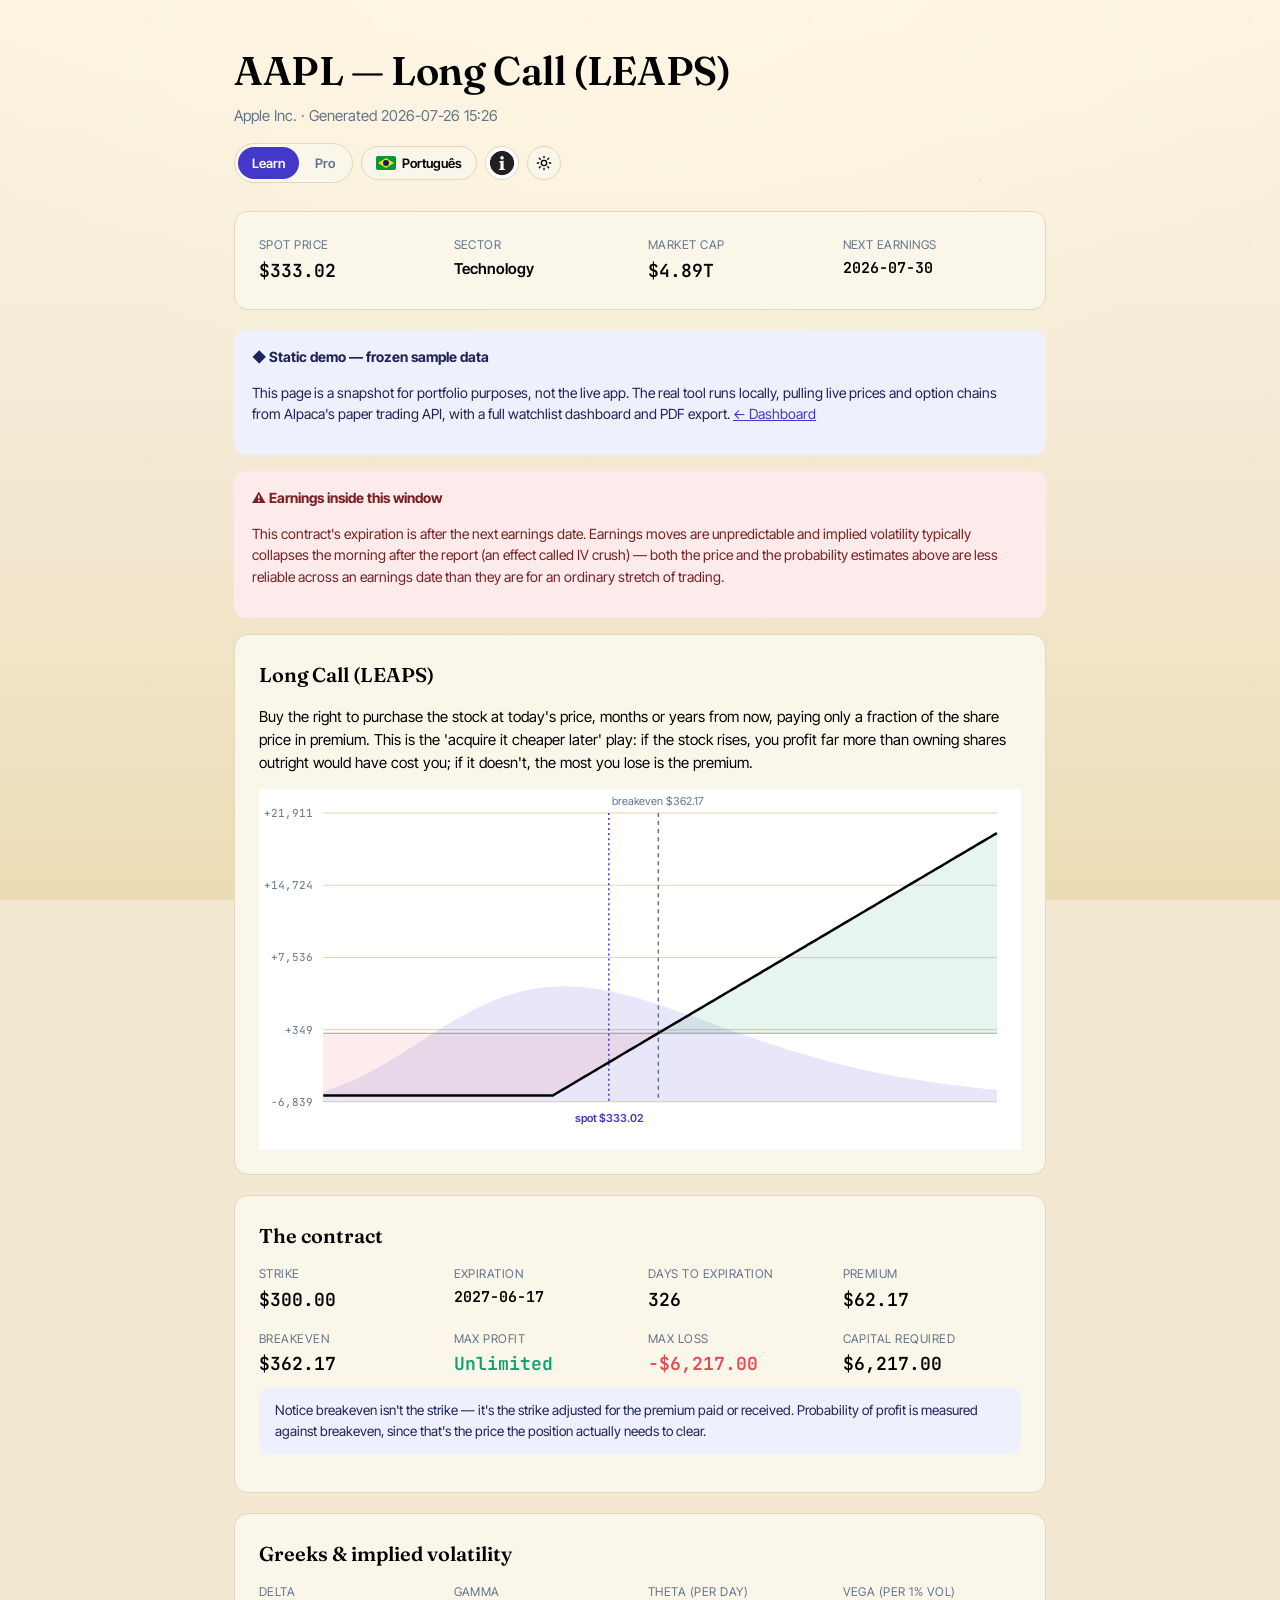
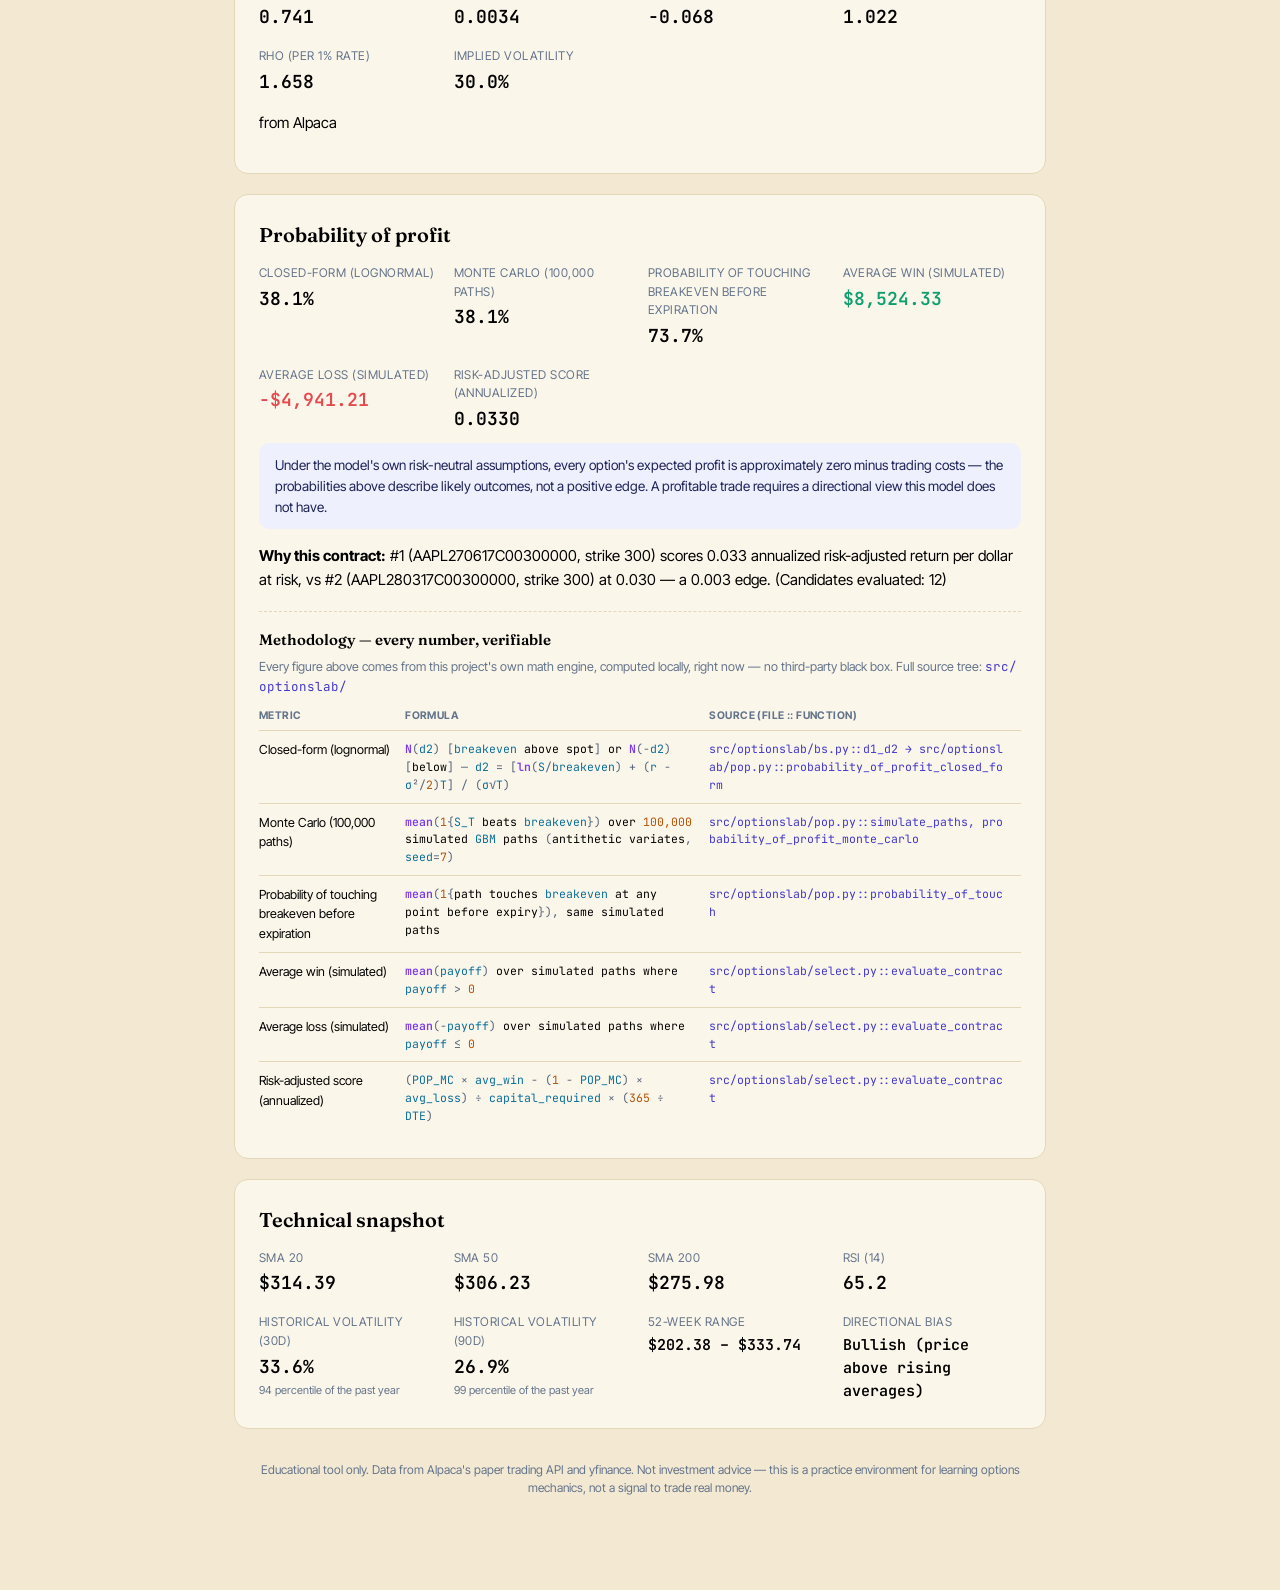
==== docs/report-aapl-en-learn.html @ 0aa87fce "Merge issue-5-formula-highlight" ====
<!doctype html>
<html lang="en">
<head>
<meta charset="utf-8">
<meta name="viewport" content="width=device-width, initial-scale=1">
<title>Options Analysis — AAPL</title>
<script>
(function () {
  var t = localStorage.getItem("optionslab-theme");
  if (!t) { t = window.matchMedia("(prefers-color-scheme: dark)").matches ? "dark" : "light"; }
  document.documentElement.setAttribute("data-theme", t);
})();
</script>
<link rel="stylesheet" href="./css/report.css">
<script src="./js/theme.js"></script>
</head>
<body>
<div class="page">

  <header class="report-header">
    <div class="titles">
      <h1>AAPL — Long Call (LEAPS)</h1>
      <p class="subtitle">Apple Inc. · Generated 2026-07-26 15:26</p>
    </div>
    <div class="header-controls">
      <nav class="pill-toggle" aria-label="Report depth">
        <a href="report-aapl-en-learn.html" class="active">Learn</a>
        <a href="report-aapl-en-pro.html" class="">Pro</a>
      </nav>
      <a class="flag-toggle" href="report-aapl-pt-learn.html"><svg class="flag-icon" width="20" height="14" viewBox="0 0 20 14" aria-hidden="true">
  <rect width="20" height="14" rx="2" fill="#009739"></rect>
  <polygon points="10,2 18,7 10,12 2,7" fill="#FEDD00"></polygon>
  <circle cx="10" cy="7" r="3" fill="#012169"></circle>
</svg> Português</a>
      <button type="button" class="help-toggle" onclick="document.getElementById('help-modal').showModal()" aria-label="Help">
  <img src="./img/about.jpg" alt="">
</button>
      <button type="button" class="theme-toggle" onclick="toggleTheme()" aria-label="Toggle dark mode">
  <svg class="icon-sun" width="16" height="16" viewBox="0 0 24 24" fill="none" stroke="currentColor" stroke-width="2" stroke-linecap="round" stroke-linejoin="round" aria-hidden="true">
    <circle cx="12" cy="12" r="4"></circle>
    <path d="M12 2v2M12 20v2M4.93 4.93l1.41 1.41M17.66 17.66l1.41 1.41M2 12h2M20 12h2M4.93 19.07l1.41-1.41M17.66 6.34l1.41-1.41"></path>
  </svg>
  <svg class="icon-moon" width="16" height="16" viewBox="0 0 24 24" fill="currentColor" aria-hidden="true">
    <path d="M21 12.79A9 9 0 1111.21 3 7 7 0 0021 12.79z"></path>
  </svg>
</button>
    </div>
  </header>

  <dialog id="help-modal" class="help-modal">
  <div class="help-modal-inner">
    <button type="button" class="help-modal-close" onclick="document.getElementById('help-modal').close()" aria-label="Close">×</button>
    
      <h2>How to read this app</h2>
<p class="help-lede">A short, foundational reference for every number this tool shows you.
Read it once, then use it as a glossary whenever a term doesn't ring a bell.</p>

<h3>What an option actually is</h3>
<p>A <strong>call</strong> is the right (not the obligation) to <em>buy</em> 100 shares at a fixed
price (the <strong>strike</strong>) any time before an <strong>expiration</strong> date. A
<strong>put</strong> is the right to <em>sell</em> at that fixed price. You pay a <strong>premium</strong>
today for that right — the option's price, quoted per share but always representing a 100-share
contract, so a $2.00 premium costs $200 out of pocket.</p>

<h3>The four strategies this tool builds</h3>
<ul class="help-list">
  <li><strong>Long Call (LEAPS)</strong> — buy a call far out (6–24 months) to lock in today's
  price on a stock you want to own more of later, paying a fraction of the share price instead of
  the full amount. Max loss is the premium; upside is unlimited.</li>
  <li><strong>Cash-Secured Put</strong> — sell a put, setting aside the full strike × 100 in cash.
  You collect the premium now. Worst case, you're forced to buy the stock at the strike — a stock
  you already wanted, at a discount.</li>
  <li><strong>Covered Call</strong> — sell a call against 100 shares you already own. You collect
  premium; in exchange, you cap your upside above the strike. Turns idle shares into income.</li>
  <li><strong>Protective Put</strong> — buy a put against shares you already own, as insurance. It
  floors your downside for the cost of the premium, while your upside stays fully open.</li>
</ul>

<h3>Fundamentals panel</h3>
<p><strong>Spot price</strong> is the stock's most recent close — the number every other
calculation in this report is built from. <strong>Sector</strong> and <strong>market cap</strong>
give quick context on the kind of company and its size. <strong>Next earnings</strong> matters more
than it looks: a surprise earnings move can swing the stock far more than a normal trading day.</p>

<h3>Warnings</h3>
<p>This tool never hides a bad contract — it flags it and lets you see why. An
<strong>earnings warning</strong> means the contract expires after the next earnings date, so both
the price and the probability estimates below are less reliable across that date (implied
volatility usually collapses the morning after — an effect called <em>IV crush</em>). A
<strong>liquidity warning</strong> means the bid-ask spread or quoted size is thin, so you'd likely
give up more to the spread than a more liquid strike would cost. An <strong>affordability
warning</strong> means the trade needs more capital than your paper account's current buying
power.</p>

<h3>The contract</h3>
<ul class="help-list">
  <li><strong>Strike</strong> — the fixed price written into the contract.</li>
  <li><strong>Breakeven</strong> — the strike adjusted for the premium paid or received. This, not
  the strike, is the price the position actually needs to clear to turn a profit.</li>
  <li><strong>Premium</strong> — what the option costs (or pays you) today, per contract
  (×100 shares).</li>
  <li><strong>Max profit / max loss</strong> — the best and worst dollar outcomes at expiration.</li>
  <li><strong>Capital required</strong> — cash or margin the position ties up (full strike × 100 for
  a cash-secured put; the premium for a long call or protective put).</li>
</ul>

<h3>Greeks & implied volatility</h3>
<p>The Greeks describe how the option's price reacts to changes in the world — each one isolates
one variable.</p>
<ul class="help-list">
  <li><strong>Delta</strong> — how much the option's price moves per $1 move in the stock.
  Roughly doubles as "probability this option finishes in-the-money." A 0.30 delta call behaves
  like owning 30 shares.</li>
  <li><strong>Gamma</strong> — how fast delta itself changes as the stock moves. High gamma means
  the position's directional exposure can shift quickly.</li>
  <li><strong>Theta</strong> — how much value the option loses per calendar day, all else equal.
  This is the "time decay" every options trader has to respect — it works against option buyers
  and for option sellers.</li>
  <li><strong>Vega</strong> — how much the option's price moves per 1 percentage point change in
  implied volatility. Long options gain value when volatility rises; short options lose value.</li>
  <li><strong>Rho</strong> — sensitivity to interest rates. Usually the smallest effect of the five,
  more relevant for long-dated LEAPS than short-dated trades.</li>
  <li><strong>Implied volatility (IV)</strong> — the market's forecast of how much the stock will
  swing, backed out of the option's price. Higher IV means richer premiums and wider expected
  moves.</li>
</ul>
<p>Whenever Alpaca doesn't quote Greeks for a contract (common on illiquid or same-day
expirations), this tool computes them locally with its own Black-Scholes engine and labels them
"calculated locally" — so you always know whether a number came from the market or from a model.</p>

<h3>Probability of profit</h3>
<p>This is the section with the highest bar for rigor in the whole report — see the
<strong>Methodology</strong> block beneath it on every report for the exact formula and source file
behind each figure below. In plain language:</p>
<ul class="help-list">
  <li><strong>Closed-form (lognormal)</strong> — a textbook formula (Black-Scholes' own
  probability term) assuming the stock's future price follows a lognormal distribution. Fast,
  exact given that assumption, and the industry-standard first answer.</li>
  <li><strong>Monte Carlo</strong> — instead of trusting the formula, this tool actually simulates
  100,000 possible future price paths for the stock and counts how often the position ends
  profitable. It's the same assumption as the closed-form (geometric Brownian motion), verified by
  brute force rather than algebra — if the two disagree by more than a hair, the report says so.</li>
  <li><strong>Probability of touch</strong> — closed-form and Monte Carlo both answer "where does
  the price end up at expiration?" This one asks a different, often more practical question:
  "does the price touch breakeven at any point before expiration?" It's usually higher than the
  terminal probability, since a price can touch a level and come back.</li>
  <li><strong>Average win / average loss</strong> — from the same 100,000 simulated paths, the
  average dollar outcome across the paths that ended profitable, and across the ones that didn't.</li>
  <li><strong>Risk-adjusted score</strong> — combines probability, average win, average loss, and
  capital at risk into one annualized number, used to rank candidate contracts against each other.
  It answers "which contract offers the best return per dollar risked per year," not "which
  contract will win."</li>
</ul>
<p>One honest caveat that applies to all of the above: under the model's own risk-neutral
assumptions, every option's <em>expected</em> profit is approximately zero minus trading costs.
These probabilities describe likely outcomes under the market's current pricing — they are not a
positive edge. A profitable trade ultimately requires a directional view this model does not
have.</p>

<h3>Technical snapshot</h3>
<ul class="help-list">
  <li><strong>SMA 20 / 50 / 200</strong> — simple moving averages over the last 20, 50, and 200
  trading days. Price stacked above rising averages is the classic textbook definition of an
  uptrend.</li>
  <li><strong>RSI (14)</strong> — Relative Strength Index, a 0–100 momentum gauge. Traditionally,
  above 70 is considered "overbought" and below 30 "oversold," though strong trends can stay
  extreme for a long time.</li>
  <li><strong>Historical volatility (30d / 90d)</strong> — how much the stock has actually moved,
  annualized, over the trailing 30 and 90 days — the realized counterpart to implied volatility.
  The percentile shown ranks the current reading against the past year, so you can tell if today's
  volatility is unusually calm or unusually wild for this particular stock.</li>
  <li><strong>52-week range</strong> — the lowest and highest close in the past year.</li>
  <li><strong>Directional bias</strong> — a simple read from how the moving averages are stacked:
  bullish, bearish, mixed, or not enough history yet.</li>
</ul>

<h3>Using this tool responsibly</h3>
<p>Every trade in this app runs against Alpaca's <strong>paper trading</strong> account — real
market data, zero real money. That's deliberate: the fastest way to build real intuition for
options is to watch many contracts play out without the cost of being wrong. Nothing here is
investment advice, and no order is ever placed automatically — this is a learning environment for
understanding the mechanics before you ever risk a dollar.</p>
    
  </div>
</dialog>

  <section class="panel">
    <div class="stat-row">
      <div class="stat">
        <span class="label">Spot price</span>
        <span class="value">$333.02</span>
      </div>
      <div class="stat">
        <span class="label">Sector</span>
        <span class="value" style="font-family: var(--font-body); font-size: 15px;">Technology</span>
      </div>
      <div class="stat">
        <span class="label">Market cap</span>
        <span class="value">$4.89T</span>
      </div>
      <div class="stat">
        <span class="label">Next earnings</span>
        <span class="value" style="font-size: 15px;">2026-07-30</span>
      </div>
    </div>
  </section>

  
  <div class="warning static-demo">
    <h3>◆ Static demo — frozen sample data</h3>
    <p>This page is a snapshot for portfolio purposes, not the live app. The real tool runs locally, pulling live prices and option chains from Alpaca&#39;s paper trading API, with a full watchlist dashboard and PDF export. <a href="index.html">← Dashboard</a></p>
  </div>
  

  
  <div class="warning earnings">
    <h3>⚠ Earnings inside this window</h3>
    <p>This contract&#39;s expiration is after the next earnings date. Earnings moves are unpredictable and implied volatility typically collapses the morning after the report (an effect called IV crush) — both the price and the probability estimates above are less reliable across an earnings date than they are for an ordinary stretch of trading.</p>
  </div>
  

  

  

  <section class="panel">
    <h2>Long Call (LEAPS)</h2>
    <p class="blurb">Buy the right to purchase the stock at today&#39;s price, months or years from now, paying only a fraction of the share price in premium. This is the &#39;acquire it cheaper later&#39; play: if the stock rises, you profit far more than owning shares outright would have cost you; if it doesn&#39;t, the most you lose is the premium.</p>
    <svg viewBox="0 0 760 360" xmlns="http://www.w3.org/2000/svg" class="payoff-svg" role="img"
     aria-label="Payoff diagram with probability ribbon">
  <rect x="0" y="0" width="760" height="360" fill="white" />
  <line x1="64" y1="312.0" x2="736" y2="312.0" stroke="#E4D6B8" stroke-width="1" /><text x="54" y="316.0" text-anchor="end" font-family="JetBrains Mono, monospace" font-size="11" fill="#64748B">-6,839</text><line x1="64" y1="240.0" x2="736" y2="240.0" stroke="#E4D6B8" stroke-width="1" /><text x="54" y="244.0" text-anchor="end" font-family="JetBrains Mono, monospace" font-size="11" fill="#64748B">+349</text><line x1="64" y1="168.0" x2="736" y2="168.0" stroke="#E4D6B8" stroke-width="1" /><text x="54" y="172.0" text-anchor="end" font-family="JetBrains Mono, monospace" font-size="11" fill="#64748B">+7,536</text><line x1="64" y1="96.0" x2="736" y2="96.0" stroke="#E4D6B8" stroke-width="1" /><text x="54" y="100.0" text-anchor="end" font-family="JetBrains Mono, monospace" font-size="11" fill="#64748B">+14,724</text><line x1="64" y1="24.0" x2="736" y2="24.0" stroke="#E4D6B8" stroke-width="1" /><text x="54" y="28.0" text-anchor="end" font-family="JetBrains Mono, monospace" font-size="11" fill="#64748B">+21,911</text>

  <path d="M 64.0,312.0 L 64.0,301.5 67.1,300.6 70.1,299.6 73.2,298.6 76.3,297.5 79.3,296.4 82.4,295.3 85.5,294.0 88.5,292.8 91.6,291.5 94.7,290.1 97.8,288.7 100.8,287.2 103.9,285.7 107.0,284.1 110.0,282.5 113.1,280.9 116.2,279.2 119.2,277.5 122.3,275.8 125.4,274.0 128.4,272.2 131.5,270.3 134.6,268.5 137.6,266.6 140.7,264.7 143.8,262.7 146.8,260.8 149.9,258.8 153.0,256.9 156.1,254.9 159.1,252.9 162.2,251.0 165.3,249.0 168.3,247.0 171.4,245.1 174.5,243.1 177.5,241.2 180.6,239.3 183.7,237.4 186.7,235.5 189.8,233.7 192.9,231.8 195.9,230.1 199.0,228.3 202.1,226.6 205.2,224.9 208.2,223.2 211.3,221.6 214.4,220.0 217.4,218.5 220.5,217.0 223.6,215.6 226.6,214.2 229.7,212.8 232.8,211.5 235.8,210.3 238.9,209.1 242.0,208.0 245.0,206.9 248.1,205.8 251.2,204.9 254.2,203.9 257.3,203.1 260.4,202.3 263.5,201.5 266.5,200.8 269.6,200.2 272.7,199.6 275.7,199.1 278.8,198.6 281.9,198.2 284.9,197.8 288.0,197.5 291.1,197.3 292.9,197.2 294.1,197.1 297.2,196.9 300.3,196.8 303.3,196.8 306.4,196.8 309.5,196.9 312.5,197.0 315.6,197.1 318.7,197.3 321.8,197.6 324.8,197.9 327.9,198.2 331.0,198.6 334.0,199.0 337.1,199.4 340.2,199.9 343.2,200.5 346.3,201.0 348.9,201.5 349.4,201.6 352.4,202.3 355.5,202.9 358.6,203.6 361.6,204.4 364.7,205.1 367.8,205.9 370.8,206.7 373.9,207.5 377.0,208.4 380.1,209.3 383.1,210.2 386.2,211.1 389.3,212.1 392.3,213.0 395.4,214.0 398.3,214.9 398.5,215.0 401.5,216.0 404.6,217.0 407.7,218.1 410.7,219.1 413.8,220.2 416.9,221.3 419.9,222.3 423.0,223.4 426.1,224.5 429.2,225.6 432.2,226.7 435.3,227.8 438.4,228.9 441.4,230.0 444.5,231.2 447.6,232.3 450.6,233.4 453.7,234.5 456.8,235.6 459.8,236.7 462.9,237.9 466.0,239.0 469.0,240.1 472.1,241.2 475.2,242.3 478.2,243.4 481.3,244.4 484.4,245.5 487.5,246.6 490.5,247.7 493.6,248.7 496.7,249.8 499.7,250.8 502.8,251.9 505.9,252.9 508.9,253.9 512.0,254.9 515.1,255.9 518.1,256.9 521.2,257.9 524.3,258.9 527.3,259.8 530.4,260.8 533.5,261.7 536.5,262.7 539.6,263.6 542.7,264.5 545.8,265.4 548.8,266.3 551.9,267.2 555.0,268.0 558.0,268.9 561.1,269.7 564.2,270.5 567.2,271.4 570.3,272.2 573.4,273.0 576.4,273.7 579.5,274.5 582.6,275.3 585.6,276.0 588.7,276.8 591.8,277.5 594.8,278.2 597.9,278.9 601.0,279.6 604.1,280.3 607.1,280.9 610.2,281.6 613.3,282.2 616.3,282.9 619.4,283.5 622.5,284.1 625.5,284.7 628.6,285.3 631.7,285.9 634.7,286.4 637.8,287.0 640.9,287.6 643.9,288.1 647.0,288.6 650.1,289.1 653.2,289.6 656.2,290.1 659.3,290.6 662.4,291.1 665.4,291.6 668.5,292.1 671.6,292.5 674.6,292.9 677.7,293.4 680.8,293.8 683.8,294.2 686.9,294.6 690.0,295.0 693.0,295.4 696.1,295.8 699.2,296.2 702.2,296.6 705.3,296.9 708.4,297.3 711.5,297.6 714.5,298.0 717.6,298.3 720.7,298.6 723.7,298.9 726.8,299.2 729.9,299.6 732.9,299.8 736.0,300.1 L 736.0,312.0 Z" fill="#4338CA" fill-opacity="0.12" stroke="none" />

  <path d="M 64.0,243.5 L 64.0,305.8 67.1,305.8 70.1,305.8 73.2,305.8 76.3,305.8 79.3,305.8 82.4,305.8 85.5,305.8 88.5,305.8 91.6,305.8 94.7,305.8 97.8,305.8 100.8,305.8 103.9,305.8 107.0,305.8 110.0,305.8 113.1,305.8 116.2,305.8 119.2,305.8 122.3,305.8 125.4,305.8 128.4,305.8 131.5,305.8 134.6,305.8 137.6,305.8 140.7,305.8 143.8,305.8 146.8,305.8 149.9,305.8 153.0,305.8 156.1,305.8 159.1,305.8 162.2,305.8 165.3,305.8 168.3,305.8 171.4,305.8 174.5,305.8 177.5,305.8 180.6,305.8 183.7,305.8 186.7,305.8 189.8,305.8 192.9,305.8 195.9,305.8 199.0,305.8 202.1,305.8 205.2,305.8 208.2,305.8 211.3,305.8 214.4,305.8 217.4,305.8 220.5,305.8 223.6,305.8 226.6,305.8 229.7,305.8 232.8,305.8 235.8,305.8 238.9,305.8 242.0,305.8 245.0,305.8 248.1,305.8 251.2,305.8 254.2,305.8 257.3,305.8 260.4,305.8 263.5,305.8 266.5,305.8 269.6,305.8 272.7,305.8 275.7,305.8 278.8,305.8 281.9,305.8 284.9,305.8 288.0,305.8 291.1,305.8 292.9,305.8 294.1,305.0 297.2,303.2 300.3,301.4 303.3,299.6 306.4,297.8 309.5,296.0 312.5,294.2 315.6,292.3 318.7,290.5 321.8,288.7 324.8,286.9 327.9,285.1 331.0,283.3 334.0,281.5 337.1,279.6 340.2,277.8 343.2,276.0 346.3,274.2 348.9,272.7 349.4,272.4 352.4,270.6 355.5,268.8 358.6,267.0 361.6,265.1 364.7,263.3 367.8,261.5 370.8,259.7 373.9,257.9 377.0,256.1 380.1,254.3 383.1,252.5 386.2,250.6 389.3,248.8 392.3,247.0 395.4,245.2 398.3,243.5 L 398.3,243.5 Z" fill="#E5484D" fill-opacity="0.10" stroke="none" />
  <path d="M 398.3,243.5 L 398.3,243.5 398.5,243.4 401.5,241.6 404.6,239.8 407.7,237.9 410.7,236.1 413.8,234.3 416.9,232.5 419.9,230.7 423.0,228.9 426.1,227.1 429.2,225.3 432.2,223.4 435.3,221.6 438.4,219.8 441.4,218.0 444.5,216.2 447.6,214.4 450.6,212.6 453.7,210.8 456.8,208.9 459.8,207.1 462.9,205.3 466.0,203.5 469.0,201.7 472.1,199.9 475.2,198.1 478.2,196.2 481.3,194.4 484.4,192.6 487.5,190.8 490.5,189.0 493.6,187.2 496.7,185.4 499.7,183.6 502.8,181.7 505.9,179.9 508.9,178.1 512.0,176.3 515.1,174.5 518.1,172.7 521.2,170.9 524.3,169.1 527.3,167.2 530.4,165.4 533.5,163.6 536.5,161.8 539.6,160.0 542.7,158.2 545.8,156.4 548.8,154.5 551.9,152.7 555.0,150.9 558.0,149.1 561.1,147.3 564.2,145.5 567.2,143.7 570.3,141.9 573.4,140.0 576.4,138.2 579.5,136.4 582.6,134.6 585.6,132.8 588.7,131.0 591.8,129.2 594.8,127.4 597.9,125.5 601.0,123.7 604.1,121.9 607.1,120.1 610.2,118.3 613.3,116.5 616.3,114.7 619.4,112.8 622.5,111.0 625.5,109.2 628.6,107.4 631.7,105.6 634.7,103.8 637.8,102.0 640.9,100.2 643.9,98.3 647.0,96.5 650.1,94.7 653.2,92.9 656.2,91.1 659.3,89.3 662.4,87.5 665.4,85.7 668.5,83.8 671.6,82.0 674.6,80.2 677.7,78.4 680.8,76.6 683.8,74.8 686.9,73.0 690.0,71.1 693.0,69.3 696.1,67.5 699.2,65.7 702.2,63.9 705.3,62.1 708.4,60.3 711.5,58.5 714.5,56.6 717.6,54.8 720.7,53.0 723.7,51.2 726.8,49.4 729.9,47.6 732.9,45.8 736.0,44.0 L 736.0,243.5 Z" fill="#0E9F6E" fill-opacity="0.10" stroke="none" />

  <line x1="64" y1="243.5" x2="736" y2="243.5"
        stroke="#000000" stroke-width="1" stroke-opacity="0.35" />

  <line x1="398.3" y1="24" x2="398.3" y2="312.0"
        stroke="#64748B" stroke-width="1.5" stroke-dasharray="4 4" />
  <text x="398.3" y="16" text-anchor="middle"
        font-family="Inter Tight, sans-serif" font-size="11" fill="#64748B">
    breakeven $362.17</text>

  <line x1="348.9" y1="24" x2="348.9" y2="312.0"
        stroke="#4338CA" stroke-width="1.5" stroke-dasharray="2 3" />
  <text x="348.9" y="332" text-anchor="middle"
        font-family="Inter Tight, sans-serif" font-size="11" font-weight="600" fill="#4338CA">
    spot $333.02</text>

  <path d="M 64.0,305.8 67.1,305.8 70.1,305.8 73.2,305.8 76.3,305.8 79.3,305.8 82.4,305.8 85.5,305.8 88.5,305.8 91.6,305.8 94.7,305.8 97.8,305.8 100.8,305.8 103.9,305.8 107.0,305.8 110.0,305.8 113.1,305.8 116.2,305.8 119.2,305.8 122.3,305.8 125.4,305.8 128.4,305.8 131.5,305.8 134.6,305.8 137.6,305.8 140.7,305.8 143.8,305.8 146.8,305.8 149.9,305.8 153.0,305.8 156.1,305.8 159.1,305.8 162.2,305.8 165.3,305.8 168.3,305.8 171.4,305.8 174.5,305.8 177.5,305.8 180.6,305.8 183.7,305.8 186.7,305.8 189.8,305.8 192.9,305.8 195.9,305.8 199.0,305.8 202.1,305.8 205.2,305.8 208.2,305.8 211.3,305.8 214.4,305.8 217.4,305.8 220.5,305.8 223.6,305.8 226.6,305.8 229.7,305.8 232.8,305.8 235.8,305.8 238.9,305.8 242.0,305.8 245.0,305.8 248.1,305.8 251.2,305.8 254.2,305.8 257.3,305.8 260.4,305.8 263.5,305.8 266.5,305.8 269.6,305.8 272.7,305.8 275.7,305.8 278.8,305.8 281.9,305.8 284.9,305.8 288.0,305.8 291.1,305.8 292.9,305.8 294.1,305.0 297.2,303.2 300.3,301.4 303.3,299.6 306.4,297.8 309.5,296.0 312.5,294.2 315.6,292.3 318.7,290.5 321.8,288.7 324.8,286.9 327.9,285.1 331.0,283.3 334.0,281.5 337.1,279.6 340.2,277.8 343.2,276.0 346.3,274.2 348.9,272.7 349.4,272.4 352.4,270.6 355.5,268.8 358.6,267.0 361.6,265.1 364.7,263.3 367.8,261.5 370.8,259.7 373.9,257.9 377.0,256.1 380.1,254.3 383.1,252.5 386.2,250.6 389.3,248.8 392.3,247.0 395.4,245.2 398.3,243.5 398.5,243.4 401.5,241.6 404.6,239.8 407.7,237.9 410.7,236.1 413.8,234.3 416.9,232.5 419.9,230.7 423.0,228.9 426.1,227.1 429.2,225.3 432.2,223.4 435.3,221.6 438.4,219.8 441.4,218.0 444.5,216.2 447.6,214.4 450.6,212.6 453.7,210.8 456.8,208.9 459.8,207.1 462.9,205.3 466.0,203.5 469.0,201.7 472.1,199.9 475.2,198.1 478.2,196.2 481.3,194.4 484.4,192.6 487.5,190.8 490.5,189.0 493.6,187.2 496.7,185.4 499.7,183.6 502.8,181.7 505.9,179.9 508.9,178.1 512.0,176.3 515.1,174.5 518.1,172.7 521.2,170.9 524.3,169.1 527.3,167.2 530.4,165.4 533.5,163.6 536.5,161.8 539.6,160.0 542.7,158.2 545.8,156.4 548.8,154.5 551.9,152.7 555.0,150.9 558.0,149.1 561.1,147.3 564.2,145.5 567.2,143.7 570.3,141.9 573.4,140.0 576.4,138.2 579.5,136.4 582.6,134.6 585.6,132.8 588.7,131.0 591.8,129.2 594.8,127.4 597.9,125.5 601.0,123.7 604.1,121.9 607.1,120.1 610.2,118.3 613.3,116.5 616.3,114.7 619.4,112.8 622.5,111.0 625.5,109.2 628.6,107.4 631.7,105.6 634.7,103.8 637.8,102.0 640.9,100.2 643.9,98.3 647.0,96.5 650.1,94.7 653.2,92.9 656.2,91.1 659.3,89.3 662.4,87.5 665.4,85.7 668.5,83.8 671.6,82.0 674.6,80.2 677.7,78.4 680.8,76.6 683.8,74.8 686.9,73.0 690.0,71.1 693.0,69.3 696.1,67.5 699.2,65.7 702.2,63.9 705.3,62.1 708.4,60.3 711.5,58.5 714.5,56.6 717.6,54.8 720.7,53.0 723.7,51.2 726.8,49.4 729.9,47.6 732.9,45.8 736.0,44.0" fill="none" stroke="#000000" stroke-width="2.5" stroke-linejoin="round" />
</svg>
  </section>

  <section class="panel">
    <h2>The contract</h2>
    <div class="stat-row">
      <div class="stat">
        <span class="label">Strike</span>
        <span class="value">$300.00</span>
      </div>
      <div class="stat">
        <span class="label">Expiration</span>
        <span class="value" style="font-size: 15px;">2027-06-17</span>
      </div>
      <div class="stat">
        <span class="label">Days to expiration</span>
        <span class="value">326</span>
      </div>
      <div class="stat">
        <span class="label">Premium</span>
        <span class="value">$62.17</span>
      </div>
      <div class="stat">
        <span class="label">Breakeven</span>
        <span class="value">$362.17</span>
      </div>
      <div class="stat">
        <span class="label">Max profit</span>
        <span class="value pl-positive">
          Unlimited
        </span>
      </div>
      <div class="stat">
        <span class="label">Max loss</span>
        <span class="value pl-negative">-$6,217.00</span>
      </div>
      <div class="stat">
        <span class="label">Capital required</span>
        <span class="value">$6,217.00</span>
      </div>
    </div>
    
    <p class="teach">Notice breakeven isn&#39;t the strike — it&#39;s the strike adjusted for the premium paid or received. Probability of profit is measured against breakeven, since that&#39;s the price the position actually needs to clear.</p>
    
  </section>

  <section class="panel">
    <h2>Greeks &amp; implied volatility</h2>
    <div class="stat-row">
      <div class="stat">
        <span class="label">Delta</span>
        <span class="value ">0.741</span>
      </div>
      <div class="stat">
        <span class="label">Gamma</span>
        <span class="value ">0.0034</span>
      </div>
      <div class="stat">
        <span class="label">Theta (per day)</span>
        <span class="value ">-0.068</span>
      </div>
      <div class="stat">
        <span class="label">Vega (per 1% vol)</span>
        <span class="value ">1.022</span>
      </div>
      <div class="stat">
        <span class="label">Rho (per 1% rate)</span>
        <span class="value ">1.658</span>
      </div>
      <div class="stat">
        <span class="label">Implied volatility</span>
        <span class="value ">30.0%</span>
      </div>
    </div>
    <p class="caption">
      
        from Alpaca
      
    </p>
  </section>

  <section class="panel">
    <h2>Probability of profit</h2>
    <div class="stat-row">
      <div class="stat">
        <span class="label">Closed-form (lognormal)</span>
        <span class="value">38.1%</span>
      </div>
      <div class="stat">
        <span class="label">Monte Carlo (100,000 paths)</span>
        <span class="value">38.1%</span>
      </div>
      <div class="stat">
        <span class="label">Probability of touching breakeven before expiration</span>
        <span class="value">73.7%</span>
      </div>
      <div class="stat">
        <span class="label">Average win (simulated)</span>
        <span class="value pl-positive">$8,524.33</span>
      </div>
      <div class="stat">
        <span class="label">Average loss (simulated)</span>
        <span class="value pl-negative">-$4,941.21</span>
      </div>
      <div class="stat">
        <span class="label">Risk-adjusted score (annualized)</span>
        <span class="value">0.0330</span>
      </div>
    </div>
    
    
    <p class="teach">Under the model&#39;s own risk-neutral assumptions, every option&#39;s expected profit is approximately zero minus trading costs — the probabilities above describe likely outcomes, not a positive edge. A profitable trade requires a directional view this model does not have.</p>
    
    
    <p class="caption"><strong>Why this contract:</strong> #1 (AAPL270617C00300000, strike 300) scores 0.033 annualized risk-adjusted return per dollar at risk, vs #2 (AAPL280317C00300000, strike 300) at 0.030 — a 0.003 edge. (Candidates evaluated: 12)</p>
    

    <div class="methodology">
      <h3>Methodology — every number, verifiable</h3>
      <p class="methodology-intro">Every figure above comes from this project&#39;s own math engine, computed locally, right now — no third-party black box. Full source tree: <span class="path">src/optionslab/</span></p>
      <div class="methodology-table-wrap">
        <table class="methodology-table">
          <thead>
            <tr>
              <th>Metric</th>
              <th>Formula</th>
              <th>Source (file :: function)</th>
            </tr>
          </thead>
          <tbody>
            
            <tr>
              <td>Closed-form (lognormal)</td>
              <td class="formula"><span class="tok-func">N</span><span class="tok-op">(</span><span class="tok-ident">d2</span><span class="tok-op">)</span> <span class="tok-op">[</span><span class="tok-ident">breakeven</span> above spot<span class="tok-op">]</span> or <span class="tok-func">N</span><span class="tok-op">(</span><span class="tok-op">−</span><span class="tok-ident">d2</span><span class="tok-op">)</span> <span class="tok-op">[</span>below<span class="tok-op">]</span> <span class="tok-op">—</span> <span class="tok-ident">d2</span> <span class="tok-op">=</span> <span class="tok-op">[</span><span class="tok-func">ln</span><span class="tok-op">(</span><span class="tok-ident">S</span><span class="tok-op">/</span><span class="tok-ident">breakeven</span><span class="tok-op">)</span> <span class="tok-op">+</span> <span class="tok-op">(</span><span class="tok-ident">r</span> <span class="tok-op">−</span> <span class="tok-ident">σ</span><span class="tok-op">²</span><span class="tok-op">/</span><span class="tok-num">2</span><span class="tok-op">)</span><span class="tok-ident">T</span><span class="tok-op">]</span> <span class="tok-op">/</span> <span class="tok-op">(</span><span class="tok-ident">σ</span><span class="tok-op">√</span><span class="tok-ident">T</span><span class="tok-op">)</span></td>
              <td class="source">src/optionslab/bs.py::d1_d2 → src/optionslab/pop.py::probability_of_profit_closed_form</td>
            </tr>
            
            <tr>
              <td>Monte Carlo (100,000 paths)</td>
              <td class="formula"><span class="tok-func">mean</span><span class="tok-op">(</span><span class="tok-num">1</span><span class="tok-op">{</span><span class="tok-ident">S_T</span> beats <span class="tok-ident">breakeven</span><span class="tok-op">}</span><span class="tok-op">)</span> over <span class="tok-num">100,000</span> simulated <span class="tok-ident">GBM</span> paths <span class="tok-op">(</span>antithetic variates<span class="tok-op">,</span> <span class="tok-ident">seed</span><span class="tok-op">=</span><span class="tok-num">7</span><span class="tok-op">)</span></td>
              <td class="source">src/optionslab/pop.py::simulate_paths, probability_of_profit_monte_carlo</td>
            </tr>
            
            <tr>
              <td>Probability of touching breakeven before expiration</td>
              <td class="formula"><span class="tok-func">mean</span><span class="tok-op">(</span><span class="tok-num">1</span><span class="tok-op">{</span>path touches <span class="tok-ident">breakeven</span> at any point before expiry<span class="tok-op">}</span><span class="tok-op">)</span><span class="tok-op">,</span> same simulated paths</td>
              <td class="source">src/optionslab/pop.py::probability_of_touch</td>
            </tr>
            
            <tr>
              <td>Average win (simulated)</td>
              <td class="formula"><span class="tok-func">mean</span><span class="tok-op">(</span><span class="tok-ident">payoff</span><span class="tok-op">)</span> over simulated paths where <span class="tok-ident">payoff</span> <span class="tok-op">&gt;</span> <span class="tok-num">0</span></td>
              <td class="source">src/optionslab/select.py::evaluate_contract</td>
            </tr>
            
            <tr>
              <td>Average loss (simulated)</td>
              <td class="formula"><span class="tok-func">mean</span><span class="tok-op">(</span><span class="tok-op">−</span><span class="tok-ident">payoff</span><span class="tok-op">)</span> over simulated paths where <span class="tok-ident">payoff</span> <span class="tok-op">≤</span> <span class="tok-num">0</span></td>
              <td class="source">src/optionslab/select.py::evaluate_contract</td>
            </tr>
            
            <tr>
              <td>Risk-adjusted score (annualized)</td>
              <td class="formula"><span class="tok-op">(</span><span class="tok-ident">POP_MC</span> <span class="tok-op">×</span> <span class="tok-ident">avg_win</span> <span class="tok-op">−</span> <span class="tok-op">(</span><span class="tok-num">1</span> <span class="tok-op">−</span> <span class="tok-ident">POP_MC</span><span class="tok-op">)</span> <span class="tok-op">×</span> <span class="tok-ident">avg_loss</span><span class="tok-op">)</span> <span class="tok-op">÷</span> <span class="tok-ident">capital_required</span> <span class="tok-op">×</span> <span class="tok-op">(</span><span class="tok-num">365</span> <span class="tok-op">÷</span> <span class="tok-ident">DTE</span><span class="tok-op">)</span></td>
              <td class="source">src/optionslab/select.py::evaluate_contract</td>
            </tr>
            
          </tbody>
        </table>
      </div>
    </div>
  </section>

  <section class="panel">
    <h2>Technical snapshot</h2>
    <div class="stat-row">
      <div class="stat">
        <span class="label">SMA 20</span>
        <span class="value">$314.39</span>
      </div>
      <div class="stat">
        <span class="label">SMA 50</span>
        <span class="value">$306.23</span>
      </div>
      <div class="stat">
        <span class="label">SMA 200</span>
        <span class="value">$275.98</span>
      </div>
      <div class="stat">
        <span class="label">RSI (14)</span>
        <span class="value">65.2</span>
      </div>
      <div class="stat">
        <span class="label">Historical volatility (30d)</span>
        <span class="value">33.6%</span>
        <span class="caption">94 percentile of the past year</span>
      </div>
      <div class="stat">
        <span class="label">Historical volatility (90d)</span>
        <span class="value">26.9%</span>
        <span class="caption">99 percentile of the past year</span>
      </div>
      <div class="stat">
        <span class="label">52-week range</span>
        <span class="value" style="font-size: 15px;">$202.38 – $333.74</span>
      </div>
      <div class="stat">
        <span class="label">Directional bias</span>
        <span class="value" style="font-size: 15px;">Bullish (price above rising averages)</span>
      </div>
    </div>
  </section>

  <p class="footer-note">Educational tool only. Data from Alpaca&#39;s paper trading API and yfinance. Not investment advice — this is a practice environment for learning options mechanics, not a signal to trade real money.</p>

</div>
</body>
</html>
---- docs/css/report.css ----
@import url('https://fonts.googleapis.com/css2?family=Fraunces:opsz,wght@9..144,400;9..144,500;9..144,600;9..144,700&family=Inter+Tight:wght@400;500;600;700&family=JetBrains+Mono:wght@400;500;600&display=swap');

:root {
  --paper: #F3E9D3;
  --panel: #FBF6EA;
  --hairline: #E4D6B8;
  --ink: #000000;
  --indigo: #4338CA;
  --indigo-soft: #EEF0FD;
  --mint: #0E9F6E;
  --mint-soft: #E6F7F1;
  --coral: #E5484D;
  --coral-soft: #FDEBEC;
  --muted: #64748B;
  --syntax-fn: #7C3AED;
  --syntax-ident: #0B6E99;
  --syntax-num: #B45309;
  --syntax-op: #55647C;

  --font-display: 'Fraunces', Georgia, 'Times New Roman', serif;
  --font-body: 'Inter Tight', -apple-system, BlinkMacSystemFont, 'Segoe UI', sans-serif;
  --font-mono: 'JetBrains Mono', 'Consolas', monospace;
}

/* ---------- Dark mode — VS Code Dark+ inspired panels over a mission-control
   starfield. Toggled via data-theme on <html> (see /static/js/theme.js);
   defaults to the OS preference on first visit. ---------- */

:root[data-theme="dark"] {
  --paper: #0D1117;
  --panel: #161B22;
  --hairline: #30363D;
  --ink: #E6EDF3;
  --indigo: #569CD6;
  --indigo-soft: #1C2333;
  --mint: #4EC9B0;
  --mint-soft: #113229;
  --coral: #F87171;
  --coral-soft: #3A1B22;
  --muted: #8B949E;
  --syntax-fn: #C792EA;
  --syntax-ident: #9CDCFE;
  --syntax-num: #D7BA7D;
  --syntax-op: #8B949E;
}

* { box-sizing: border-box; }

html, body {
  margin: 0;
  padding: 0;
  background: var(--paper);
  color: var(--ink);
  font-family: var(--font-body);
  font-size: 15px;
  line-height: 1.55;
  -webkit-print-color-adjust: exact;
  print-color-adjust: exact;
  transition: background 0.2s ease, color 0.2s ease;
}

/* ---------- Light mode — warm sepia parchment with a star-chart wash,
   built the same way as the dark starfield (pure CSS gradients, no image
   files) so it stays self-contained for PDF export and static export. ---------- */

:root[data-theme="light"] body {
  background-color: #F3E9D3;
  background-image:
    radial-gradient(1px 1px at 12px 18px, rgba(27,20,10,.28) 0, transparent 60%),
    radial-gradient(1px 1px at 92px 64px, rgba(27,20,10,.22) 0, transparent 60%),
    radial-gradient(1.5px 1.5px at 150px 22px, rgba(27,20,10,.26) 0, transparent 60%),
    radial-gradient(1px 1px at 45px 120px, rgba(27,20,10,.18) 0, transparent 60%),
    radial-gradient(1px 1px at 175px 150px, rgba(27,20,10,.24) 0, transparent 60%),
    radial-gradient(1px 1px at 210px 90px, rgba(27,20,10,.16) 0, transparent 60%),
    radial-gradient(2px 2px at 300px 250px, rgba(27,20,10,.28) 0, transparent 60%),
    radial-gradient(1px 1px at 380px 60px, rgba(27,20,10,.18) 0, transparent 60%),
    radial-gradient(1px 1px at 420px 300px, rgba(27,20,10,.2) 0, transparent 60%),
    radial-gradient(1.5px 1.5px at 480px 180px, rgba(27,20,10,.24) 0, transparent 60%),
    radial-gradient(ellipse 1200px 800px at 50% -10%, #FFF7E4 0%, transparent 65%),
    linear-gradient(180deg, #FBF3E0 0%, #F3E9D3 55%, #ECDCB5 100%);
  background-repeat: repeat, repeat, repeat, repeat, repeat, repeat, repeat, repeat, repeat, repeat, no-repeat, no-repeat;
  background-size: 220px 220px, 220px 220px, 220px 220px, 220px 220px, 220px 220px,
    220px 220px, 500px 500px, 500px 500px, 500px 500px, 500px 500px, 100% 100%, 100% 100%;
  background-attachment: fixed;
}

:root[data-theme="dark"] body {
  background-color: #05070C;
  background-image:
    radial-gradient(1px 1px at 12px 18px, rgba(255,255,255,.9) 0, transparent 60%),
    radial-gradient(1px 1px at 92px 64px, rgba(255,255,255,.7) 0, transparent 60%),
    radial-gradient(1.5px 1.5px at 150px 22px, rgba(255,255,255,.85) 0, transparent 60%),
    radial-gradient(1px 1px at 45px 120px, rgba(255,255,255,.6) 0, transparent 60%),
    radial-gradient(1px 1px at 175px 150px, rgba(255,255,255,.8) 0, transparent 60%),
    radial-gradient(1px 1px at 210px 90px, rgba(255,255,255,.5) 0, transparent 60%),
    radial-gradient(2px 2px at 300px 250px, rgba(255,255,255,.9) 0, transparent 60%),
    radial-gradient(1px 1px at 380px 60px, rgba(255,255,255,.6) 0, transparent 60%),
    radial-gradient(1px 1px at 420px 300px, rgba(255,255,255,.7) 0, transparent 60%),
    radial-gradient(1.5px 1.5px at 480px 180px, rgba(255,255,255,.8) 0, transparent 60%),
    radial-gradient(ellipse 1200px 800px at 50% -10%, #13233F 0%, transparent 65%),
    linear-gradient(180deg, #0A0F1A 0%, #05070C 55%, #000000 100%);
  background-repeat: repeat, repeat, repeat, repeat, repeat, repeat, repeat, repeat, repeat, repeat, no-repeat, no-repeat;
  background-size: 220px 220px, 220px 220px, 220px 220px, 220px 220px, 220px 220px,
    220px 220px, 500px 500px, 500px 500px, 500px 500px, 500px 500px, 100% 100%, 100% 100%;
  background-attachment: fixed;
}

.page {
  max-width: 860px;
  margin: 0 auto;
  padding: 40px 24px 80px;
}

@media (max-width: 640px) {
  .page { padding: 20px 16px 60px; }
}

/* ---------- Header ---------- */

.report-header {
  display: flex;
  justify-content: space-between;
  align-items: flex-start;
  gap: 16px;
  margin-bottom: 28px;
  flex-wrap: wrap;
}

.report-header .titles h1 {
  font-family: var(--font-display);
  font-optical-sizing: auto;
  font-weight: 600;
  font-size: clamp(28px, 4vw, 40px);
  letter-spacing: -0.01em;
  margin: 0 0 2px;
}

.report-header .titles .subtitle {
  color: var(--muted);
  font-size: 15px;
  margin: 0;
}

.header-controls {
  display: flex;
  gap: 8px;
  align-items: center;
}

.pill-toggle {
  display: inline-flex;
  background: var(--panel);
  border: 1px solid var(--hairline);
  border-radius: 999px;
  padding: 3px;
  gap: 2px;
}

.pill-toggle a {
  padding: 6px 14px;
  border-radius: 999px;
  font-size: 13px;
  font-weight: 600;
  text-decoration: none;
  color: var(--muted);
}

.pill-toggle a.active {
  background: var(--indigo);
  color: white;
}

.flag-toggle {
  border: 1px solid var(--hairline);
  background: var(--panel);
  border-radius: 999px;
  padding: 6px 14px;
  font-size: 13px;
  font-weight: 600;
  color: var(--ink);
  text-decoration: none;
  display: inline-flex;
  align-items: center;
  gap: 6px;
}

.flag-toggle:focus-visible, .pill-toggle a:focus-visible {
  outline: 2px solid var(--indigo);
  outline-offset: 2px;
}

.theme-toggle {
  border: 1px solid var(--hairline);
  background: var(--panel);
  border-radius: 999px;
  width: 34px;
  height: 34px;
  display: inline-flex;
  align-items: center;
  justify-content: center;
  cursor: pointer;
  color: var(--ink);
  padding: 0;
}

.theme-toggle:hover, .theme-toggle:focus-visible {
  border-color: var(--indigo);
  outline: none;
}

.theme-toggle .icon-moon { display: none; }
:root[data-theme="dark"] .theme-toggle .icon-sun { display: none; }
:root[data-theme="dark"] .theme-toggle .icon-moon { display: inline-flex; }

/* ---------- Help / About ---------- */

.help-toggle {
  border: 1px solid var(--hairline);
  background: var(--panel);
  border-radius: 999px;
  width: 34px;
  height: 34px;
  padding: 0;
  overflow: hidden;
  cursor: pointer;
  line-height: 0;
}

.help-toggle:hover, .help-toggle:focus-visible {
  border-color: var(--indigo);
  outline: none;
}

.help-toggle img {
  width: 100%;
  height: 100%;
  object-fit: cover;
  display: block;
}

.help-modal {
  border: 1px solid var(--hairline);
  border-radius: 16px;
  padding: 0;
  max-width: 680px;
  width: min(92vw, 680px);
  max-height: 85vh;
  background: var(--panel);
  color: var(--ink);
}

.help-modal::backdrop {
  background: rgba(5, 7, 12, 0.6);
  backdrop-filter: blur(2px);
}

.help-modal-inner {
  padding: 32px 32px 28px;
  overflow-y: auto;
  max-height: 85vh;
  position: relative;
}

.help-modal-close {
  position: sticky;
  float: right;
  top: 0;
  border: 1px solid var(--hairline);
  background: var(--panel);
  color: var(--muted);
  border-radius: 999px;
  width: 32px;
  height: 32px;
  font-size: 18px;
  line-height: 1;
  cursor: pointer;
}

.help-modal-close:hover, .help-modal-close:focus-visible {
  color: var(--coral);
  border-color: var(--coral);
  outline: none;
}

.help-modal-inner h2 {
  font-family: var(--font-display);
  font-weight: 600;
  font-size: 26px;
  margin: 0 0 4px;
  clear: both;
}

.help-modal-inner h3 {
  font-family: var(--font-display);
  font-weight: 600;
  font-size: 17px;
  margin: 24px 0 8px;
}

.help-modal-inner p {
  font-size: 14px;
  line-height: 1.65;
  margin: 0 0 4px;
}

.help-modal-inner .help-lede {
  color: var(--muted);
  font-size: 14.5px;
  margin-bottom: 4px;
}

.help-list {
  margin: 0;
  padding-left: 20px;
  font-size: 14px;
  line-height: 1.6;
}

.help-list li { margin-bottom: 8px; }

/* ---------- Panels ---------- */

.panel {
  background: var(--panel);
  border: 1px solid var(--hairline);
  border-radius: 14px;
  padding: 24px;
  margin-bottom: 20px;
}

.panel h2 {
  font-family: var(--font-display);
  font-weight: 600;
  font-size: 20px;
  margin: 0 0 14px;
}

.stat-row {
  display: grid;
  grid-template-columns: repeat(auto-fit, minmax(140px, 1fr));
  gap: 16px;
}

.stat {
  display: flex;
  flex-direction: column;
  gap: 2px;
}

.stat .label {
  font-size: 12px;
  color: var(--muted);
  text-transform: uppercase;
  letter-spacing: 0.04em;
}

.stat .value {
  font-family: var(--font-mono);
  font-variant-numeric: tabular-nums;
  font-size: 18px;
  font-weight: 600;
}

.stat .value.source-local::after {
  content: " *";
  color: var(--indigo);
}

.stat .caption {
  font-size: 11px;
  color: var(--muted);
}

/* ---------- Payoff diagram ---------- */

.payoff-svg {
  width: 100%;
  height: auto;
  display: block;
}

/* ---------- Warnings ---------- */

.warning {
  border-radius: 12px;
  padding: 16px 18px;
  margin-bottom: 16px;
  font-size: 14px;
}

.warning h3 {
  margin: 0 0 4px;
  font-size: 14px;
  font-weight: 700;
}

.warning.earnings { background: var(--coral-soft); color: #7A1F22; }
.warning.liquidity { background: #FFF7E8; color: #7A5A0A; }
.warning.affordability { background: var(--coral-soft); color: #7A1F22; }
.warning.static-demo { background: var(--indigo-soft); color: #1E2358; }
:root[data-theme="dark"] .warning.static-demo { color: #C7D2FE; }

:root[data-theme="dark"] .warning.earnings,
:root[data-theme="dark"] .warning.affordability { color: #FCA5A5; }
:root[data-theme="dark"] .warning.liquidity { background: #3A2E0A; color: #FCD34D; }

/* ---------- Strategy blurb / teaching copy ---------- */

.blurb {
  font-size: 15px;
  color: var(--ink);
}

.teach {
  background: var(--indigo-soft);
  border-radius: 10px;
  padding: 12px 16px;
  font-size: 13.5px;
  color: #1E2358;
  margin-top: 10px;
}

:root[data-theme="dark"] .teach { color: #C7D2FE; }

.footer-note {
  font-size: 12px;
  color: var(--muted);
  margin-top: 32px;
  text-align: center;
}

/* ---------- Forms & buttons (dashboard + selection controls) ---------- */

.form-row {
  display: flex;
  gap: 10px;
  flex-wrap: wrap;
  align-items: flex-end;
}

.watchlist-add-form { margin-top: 16px; }

.field {
  display: flex;
  flex-direction: column;
  gap: 4px;
}

.field label {
  font-size: 12px;
  color: var(--muted);
  text-transform: uppercase;
  letter-spacing: 0.04em;
}

.field input, .field select {
  font-family: var(--font-body);
  font-size: 14px;
  padding: 9px 12px;
  border: 1px solid var(--hairline);
  border-radius: 8px;
  background: var(--panel);
  color: var(--ink);
}

.field input:focus-visible, .field select:focus-visible {
  outline: 2px solid var(--indigo);
  outline-offset: 1px;
}

.btn-primary {
  background: var(--indigo);
  color: white;
  border: none;
  border-radius: 8px;
  padding: 10px 20px;
  font-size: 14px;
  font-weight: 600;
  cursor: pointer;
  text-decoration: none;
  display: inline-flex;
  align-items: center;
}

.btn-primary:hover { opacity: 0.92; }
.btn-primary:focus-visible { outline: 2px solid var(--ink); outline-offset: 2px; }

.btn-secondary {
  background: var(--panel);
  color: var(--ink);
  border: 1px solid var(--hairline);
  border-radius: 8px;
  padding: 9px 16px;
  font-size: 13px;
  font-weight: 600;
  cursor: pointer;
  text-decoration: none;
  display: inline-flex;
  align-items: center;
}

.btn-secondary:hover, .btn-secondary:focus-visible { border-color: var(--indigo); outline: none; }

.control-bar {
  display: flex;
  justify-content: space-between;
  align-items: center;
  flex-wrap: wrap;
  gap: 14px;
  margin-bottom: 20px;
}

.control-actions {
  display: flex;
  gap: 8px;
  flex-wrap: wrap;
}

.control-bar form, .control-actions form { margin: 0; }

@media (max-width: 640px) {
  .control-bar { flex-direction: column; align-items: stretch; }
}

/* ---------- Dashboard watchlist ---------- */

.watchlist-grid {
  display: grid;
  grid-template-columns: repeat(auto-fill, minmax(180px, 1fr));
  gap: 14px;
}

.ticker-card {
  background: var(--panel);
  border: 1px solid var(--hairline);
  border-radius: 14px;
  padding: 16px;
  display: flex;
  flex-direction: column;
  gap: 6px;
}

.ticker-card form { margin: 0; }

.ticker-card .card-top {
  display: flex;
  justify-content: space-between;
  align-items: center;
}

.ticker-card .symbol {
  font-family: var(--font-display);
  font-weight: 600;
  font-size: 20px;
}

.ticker-card .company {
  font-size: 12px;
  color: var(--muted);
  min-height: 14px;
}

.ticker-card .price-row {
  display: flex;
  align-items: baseline;
  gap: 8px;
}

.ticker-card .price {
  font-family: var(--font-mono);
  font-variant-numeric: tabular-nums;
  font-size: 17px;
  font-weight: 600;
}

.ticker-card .change {
  font-family: var(--font-mono);
  font-size: 13px;
  font-weight: 600;
}

.ticker-card .btn-secondary {
  margin-top: 8px;
  justify-content: center;
}

.remove-btn {
  border: none;
  background: transparent;
  color: var(--muted);
  font-size: 18px;
  line-height: 1;
  cursor: pointer;
  padding: 2px 4px;
}

.remove-btn:hover, .remove-btn:focus-visible { color: var(--coral); outline: none; }

.empty-state {
  color: var(--muted);
  font-size: 14px;
}

/* ---------- Methodology (full transparency on every POP figure) ---------- */

.methodology {
  margin-top: 20px;
  padding-top: 16px;
  border-top: 1px dashed var(--hairline);
}

.methodology h3 {
  font-family: var(--font-display);
  font-weight: 600;
  font-size: 15px;
  margin: 0 0 6px;
}

.methodology-intro {
  font-size: 12.5px;
  color: var(--muted);
  margin: 0 0 12px;
}

.methodology-intro .path {
  font-family: var(--font-mono);
  color: var(--indigo);
  word-break: break-all;
}

.methodology-table-wrap {
  overflow-x: auto;
}

.methodology-table {
  width: 100%;
  border-collapse: collapse;
  font-size: 12.5px;
}

.methodology-table th {
  text-align: left;
  font-size: 10.5px;
  text-transform: uppercase;
  letter-spacing: 0.04em;
  color: var(--muted);
  padding: 0 12px 6px 0;
  border-bottom: 1px solid var(--hairline);
  white-space: nowrap;
}

.methodology-table td {
  padding: 9px 12px 9px 0;
  border-bottom: 1px solid var(--hairline);
  vertical-align: top;
}

.methodology-table tr:last-child td { border-bottom: none; }

.methodology-table td.formula,
.methodology-table td.source {
  font-family: var(--font-mono);
  font-size: 11.5px;
}

.methodology-table td.source {
  color: var(--indigo);
  word-break: break-all;
}

.tok-func { color: var(--syntax-fn); font-weight: 600; }
.tok-ident { color: var(--syntax-ident); }
.tok-num { color: var(--syntax-num); }
.tok-op { color: var(--syntax-op); }

/* ---------- P/L semantics — mint/coral used nowhere else ---------- */

.pl-positive { color: var(--mint); }
.pl-negative { color: var(--coral); }

a { color: var(--indigo); }

@media print {
  :root[data-theme="dark"] {
    --paper: #F2F4F7; --panel: #FFFFFF; --hairline: #E3E8EF; --ink: #0B1120;
    --indigo: #4338CA; --indigo-soft: #EEF0FD; --mint: #0E9F6E; --mint-soft: #E6F7F1;
    --coral: #E5484D; --coral-soft: #FDEBEC; --muted: #64748B;
    --syntax-fn: #7C3AED; --syntax-ident: #0B6E99; --syntax-num: #B45309; --syntax-op: #55647C;
  }
  :root[data-theme="dark"] body { background-image: none; }
  :root[data-theme="dark"] .warning.earnings,
  :root[data-theme="dark"] .warning.affordability { color: #7A1F22; }
  :root[data-theme="dark"] .warning.liquidity { background: #FFF7E8; color: #7A5A0A; }
  :root[data-theme="dark"] .teach { color: #1E2358; }
  body { background: white; }
  .page { max-width: none; padding: 0 24px; }
  .header-controls, .control-bar, .adjust-selection { display: none; }
}
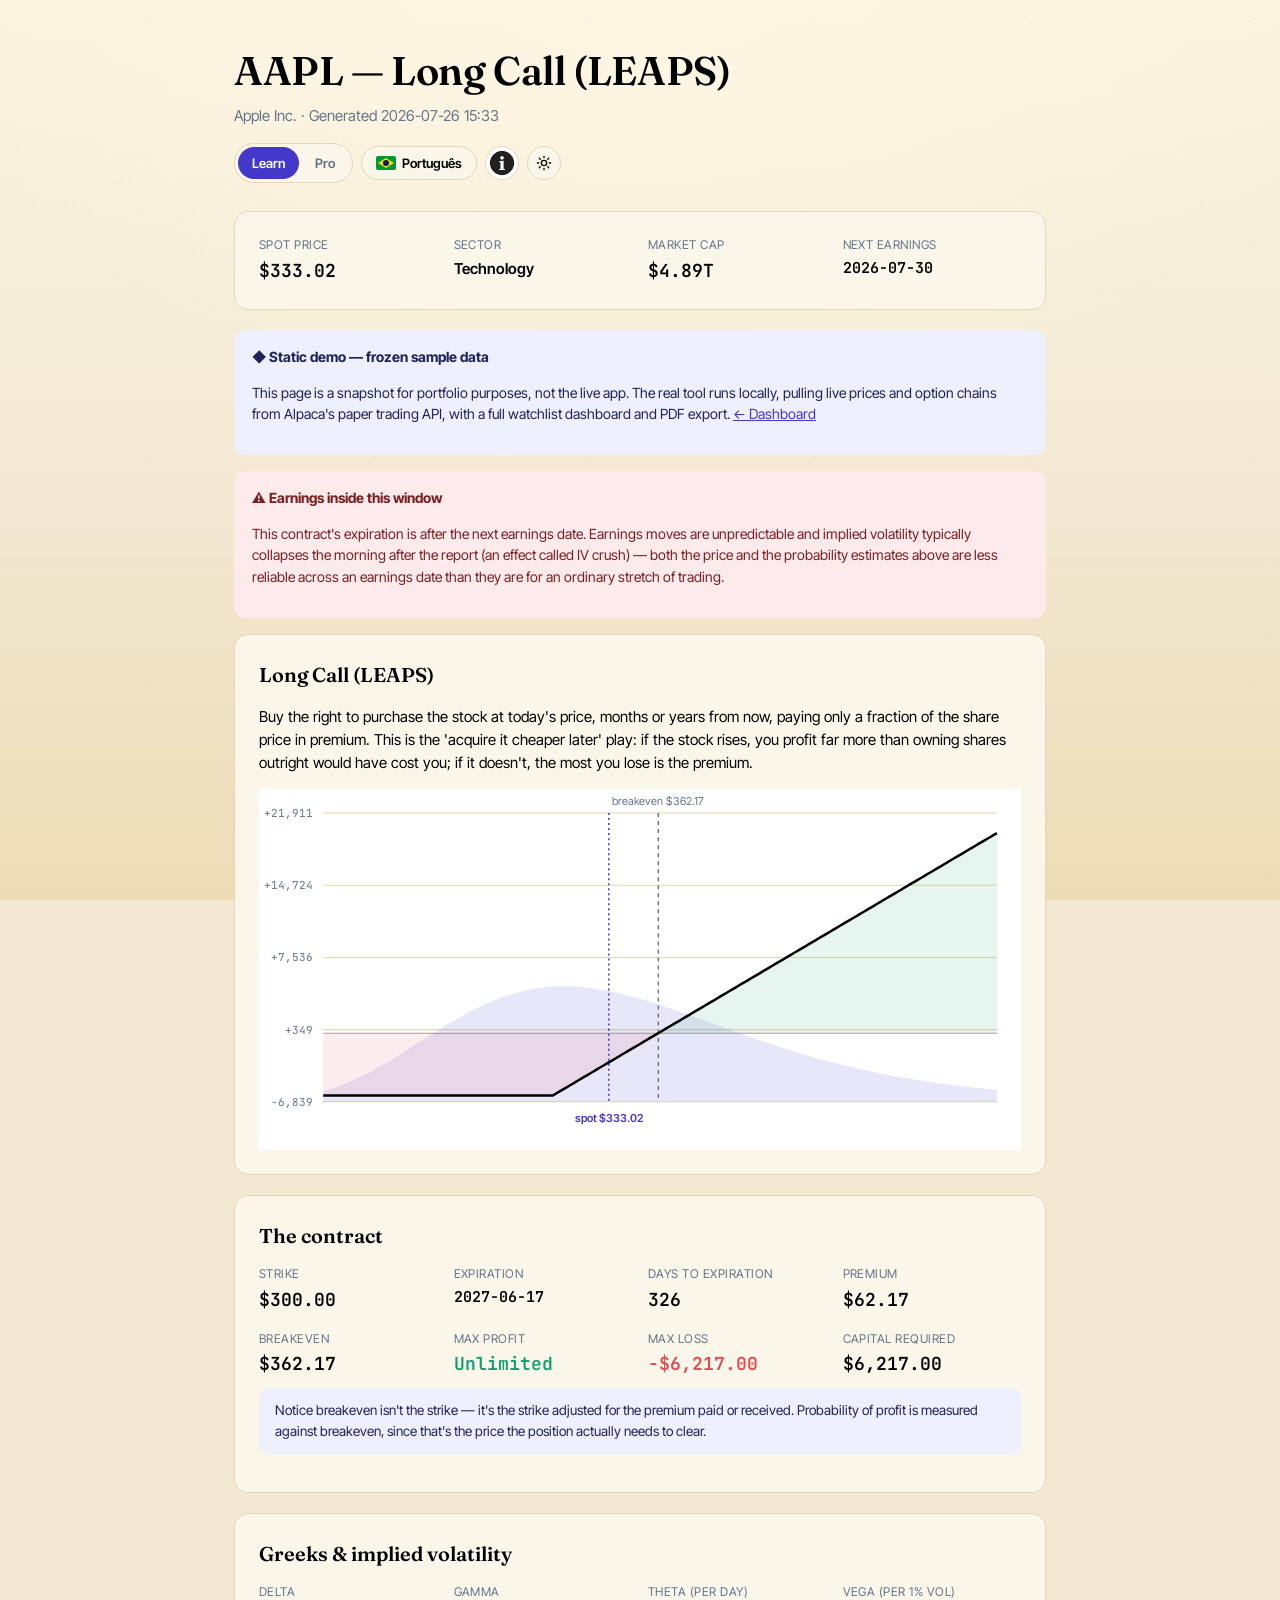
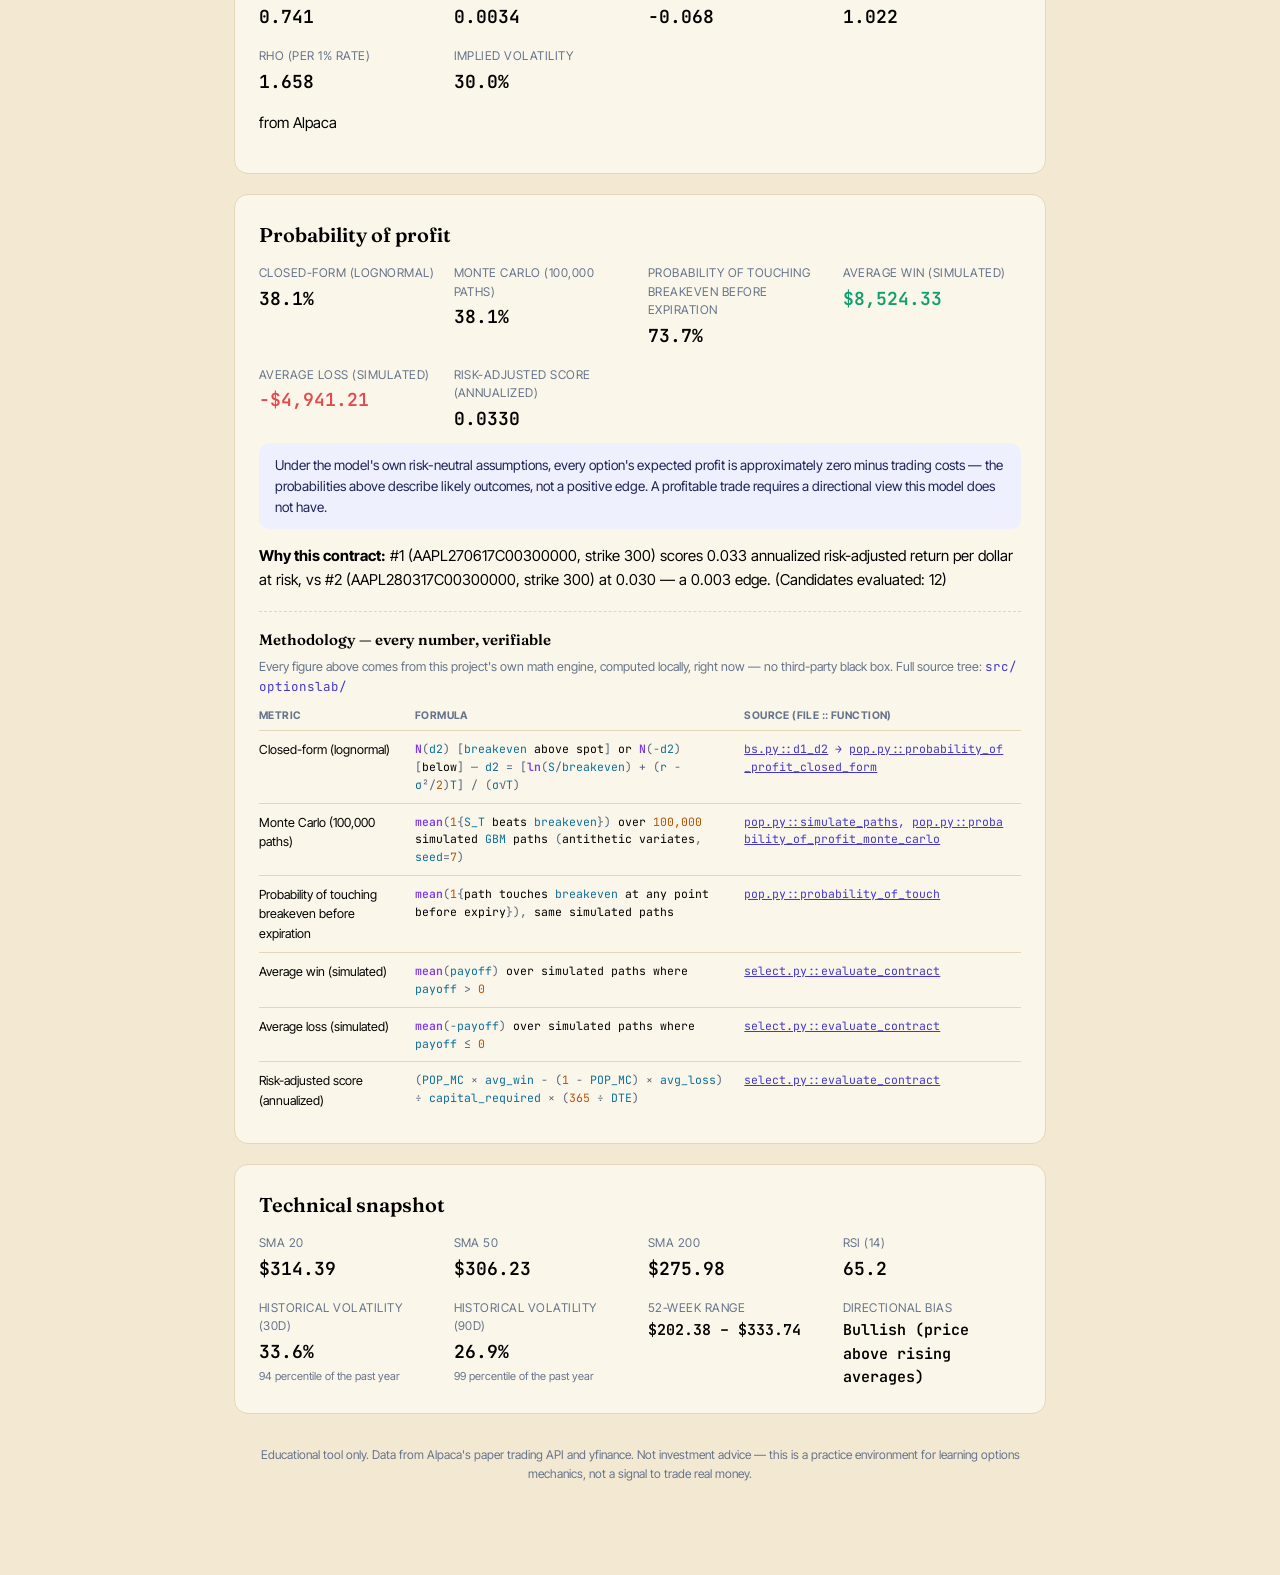
==== commit 44e16d79: "Merge issue-6-clickable-source" ====
--- a/docs/report-aapl-en-learn.html
+++ b/docs/report-aapl-en-learn.html
@@ -20,7 +20,7 @@
   <header class="report-header">
     <div class="titles">
       <h1>AAPL — Long Call (LEAPS)</h1>
-      <p class="subtitle">Apple Inc. · Generated 2026-07-26 15:26</p>
+      <p class="subtitle">Apple Inc. · Generated 2026-07-26 15:33</p>
     </div>
     <div class="header-controls">
       <nav class="pill-toggle" aria-label="Report depth">
@@ -386,37 +386,37 @@
             <tr>
               <td>Closed-form (lognormal)</td>
               <td class="formula"><span class="tok-func">N</span><span class="tok-op">(</span><span class="tok-ident">d2</span><span class="tok-op">)</span> <span class="tok-op">[</span><span class="tok-ident">breakeven</span> above spot<span class="tok-op">]</span> or <span class="tok-func">N</span><span class="tok-op">(</span><span class="tok-op">−</span><span class="tok-ident">d2</span><span class="tok-op">)</span> <span class="tok-op">[</span>below<span class="tok-op">]</span> <span class="tok-op">—</span> <span class="tok-ident">d2</span> <span class="tok-op">=</span> <span class="tok-op">[</span><span class="tok-func">ln</span><span class="tok-op">(</span><span class="tok-ident">S</span><span class="tok-op">/</span><span class="tok-ident">breakeven</span><span class="tok-op">)</span> <span class="tok-op">+</span> <span class="tok-op">(</span><span class="tok-ident">r</span> <span class="tok-op">−</span> <span class="tok-ident">σ</span><span class="tok-op">²</span><span class="tok-op">/</span><span class="tok-num">2</span><span class="tok-op">)</span><span class="tok-ident">T</span><span class="tok-op">]</span> <span class="tok-op">/</span> <span class="tok-op">(</span><span class="tok-ident">σ</span><span class="tok-op">√</span><span class="tok-ident">T</span><span class="tok-op">)</span></td>
-              <td class="source">src/optionslab/bs.py::d1_d2 → src/optionslab/pop.py::probability_of_profit_closed_form</td>
+              <td class="source"><a href="https://github.com/dennyscottjupiter-spec/options-learning/blob/main/src/optionslab/bs.py#L28">bs.py::d1_d2</a> → <a href="https://github.com/dennyscottjupiter-spec/options-learning/blob/main/src/optionslab/pop.py#L33">pop.py::probability_of_profit_closed_form</a></td>
             </tr>
             
             <tr>
               <td>Monte Carlo (100,000 paths)</td>
               <td class="formula"><span class="tok-func">mean</span><span class="tok-op">(</span><span class="tok-num">1</span><span class="tok-op">{</span><span class="tok-ident">S_T</span> beats <span class="tok-ident">breakeven</span><span class="tok-op">}</span><span class="tok-op">)</span> over <span class="tok-num">100,000</span> simulated <span class="tok-ident">GBM</span> paths <span class="tok-op">(</span>antithetic variates<span class="tok-op">,</span> <span class="tok-ident">seed</span><span class="tok-op">=</span><span class="tok-num">7</span><span class="tok-op">)</span></td>
-              <td class="source">src/optionslab/pop.py::simulate_paths, probability_of_profit_monte_carlo</td>
+              <td class="source"><a href="https://github.com/dennyscottjupiter-spec/options-learning/blob/main/src/optionslab/pop.py#L43">pop.py::simulate_paths</a>, <a href="https://github.com/dennyscottjupiter-spec/options-learning/blob/main/src/optionslab/pop.py#L74">pop.py::probability_of_profit_monte_carlo</a></td>
             </tr>
             
             <tr>
               <td>Probability of touching breakeven before expiration</td>
               <td class="formula"><span class="tok-func">mean</span><span class="tok-op">(</span><span class="tok-num">1</span><span class="tok-op">{</span>path touches <span class="tok-ident">breakeven</span> at any point before expiry<span class="tok-op">}</span><span class="tok-op">)</span><span class="tok-op">,</span> same simulated paths</td>
-              <td class="source">src/optionslab/pop.py::probability_of_touch</td>
+              <td class="source"><a href="https://github.com/dennyscottjupiter-spec/options-learning/blob/main/src/optionslab/pop.py#L82">pop.py::probability_of_touch</a></td>
             </tr>
             
             <tr>
               <td>Average win (simulated)</td>
               <td class="formula"><span class="tok-func">mean</span><span class="tok-op">(</span><span class="tok-ident">payoff</span><span class="tok-op">)</span> over simulated paths where <span class="tok-ident">payoff</span> <span class="tok-op">&gt;</span> <span class="tok-num">0</span></td>
-              <td class="source">src/optionslab/select.py::evaluate_contract</td>
+              <td class="source"><a href="https://github.com/dennyscottjupiter-spec/options-learning/blob/main/src/optionslab/select.py#L129">select.py::evaluate_contract</a></td>
             </tr>
             
             <tr>
               <td>Average loss (simulated)</td>
               <td class="formula"><span class="tok-func">mean</span><span class="tok-op">(</span><span class="tok-op">−</span><span class="tok-ident">payoff</span><span class="tok-op">)</span> over simulated paths where <span class="tok-ident">payoff</span> <span class="tok-op">≤</span> <span class="tok-num">0</span></td>
-              <td class="source">src/optionslab/select.py::evaluate_contract</td>
+              <td class="source"><a href="https://github.com/dennyscottjupiter-spec/options-learning/blob/main/src/optionslab/select.py#L129">select.py::evaluate_contract</a></td>
             </tr>
             
             <tr>
               <td>Risk-adjusted score (annualized)</td>
               <td class="formula"><span class="tok-op">(</span><span class="tok-ident">POP_MC</span> <span class="tok-op">×</span> <span class="tok-ident">avg_win</span> <span class="tok-op">−</span> <span class="tok-op">(</span><span class="tok-num">1</span> <span class="tok-op">−</span> <span class="tok-ident">POP_MC</span><span class="tok-op">)</span> <span class="tok-op">×</span> <span class="tok-ident">avg_loss</span><span class="tok-op">)</span> <span class="tok-op">÷</span> <span class="tok-ident">capital_required</span> <span class="tok-op">×</span> <span class="tok-op">(</span><span class="tok-num">365</span> <span class="tok-op">÷</span> <span class="tok-ident">DTE</span><span class="tok-op">)</span></td>
-              <td class="source">src/optionslab/select.py::evaluate_contract</td>
+              <td class="source"><a href="https://github.com/dennyscottjupiter-spec/options-learning/blob/main/src/optionslab/select.py#L129">select.py::evaluate_contract</a></td>
             </tr>
             
           </tbody>
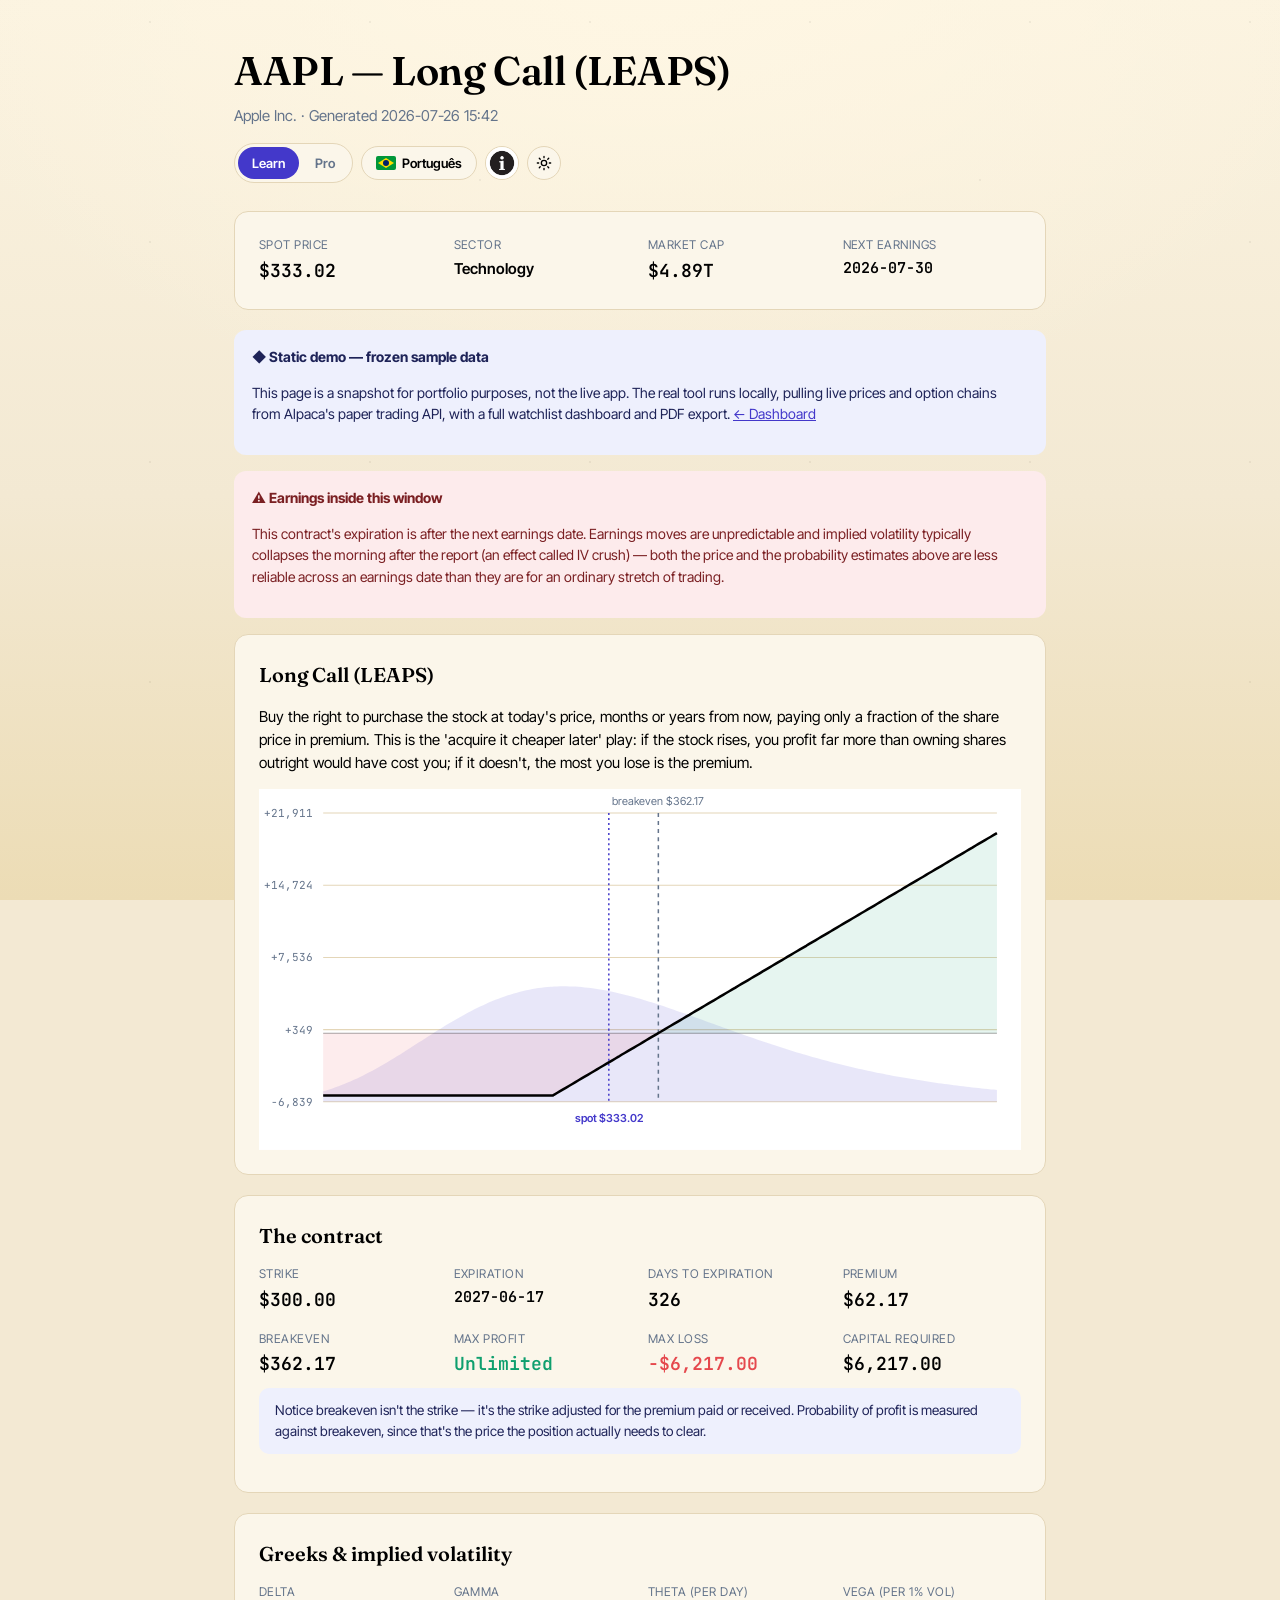
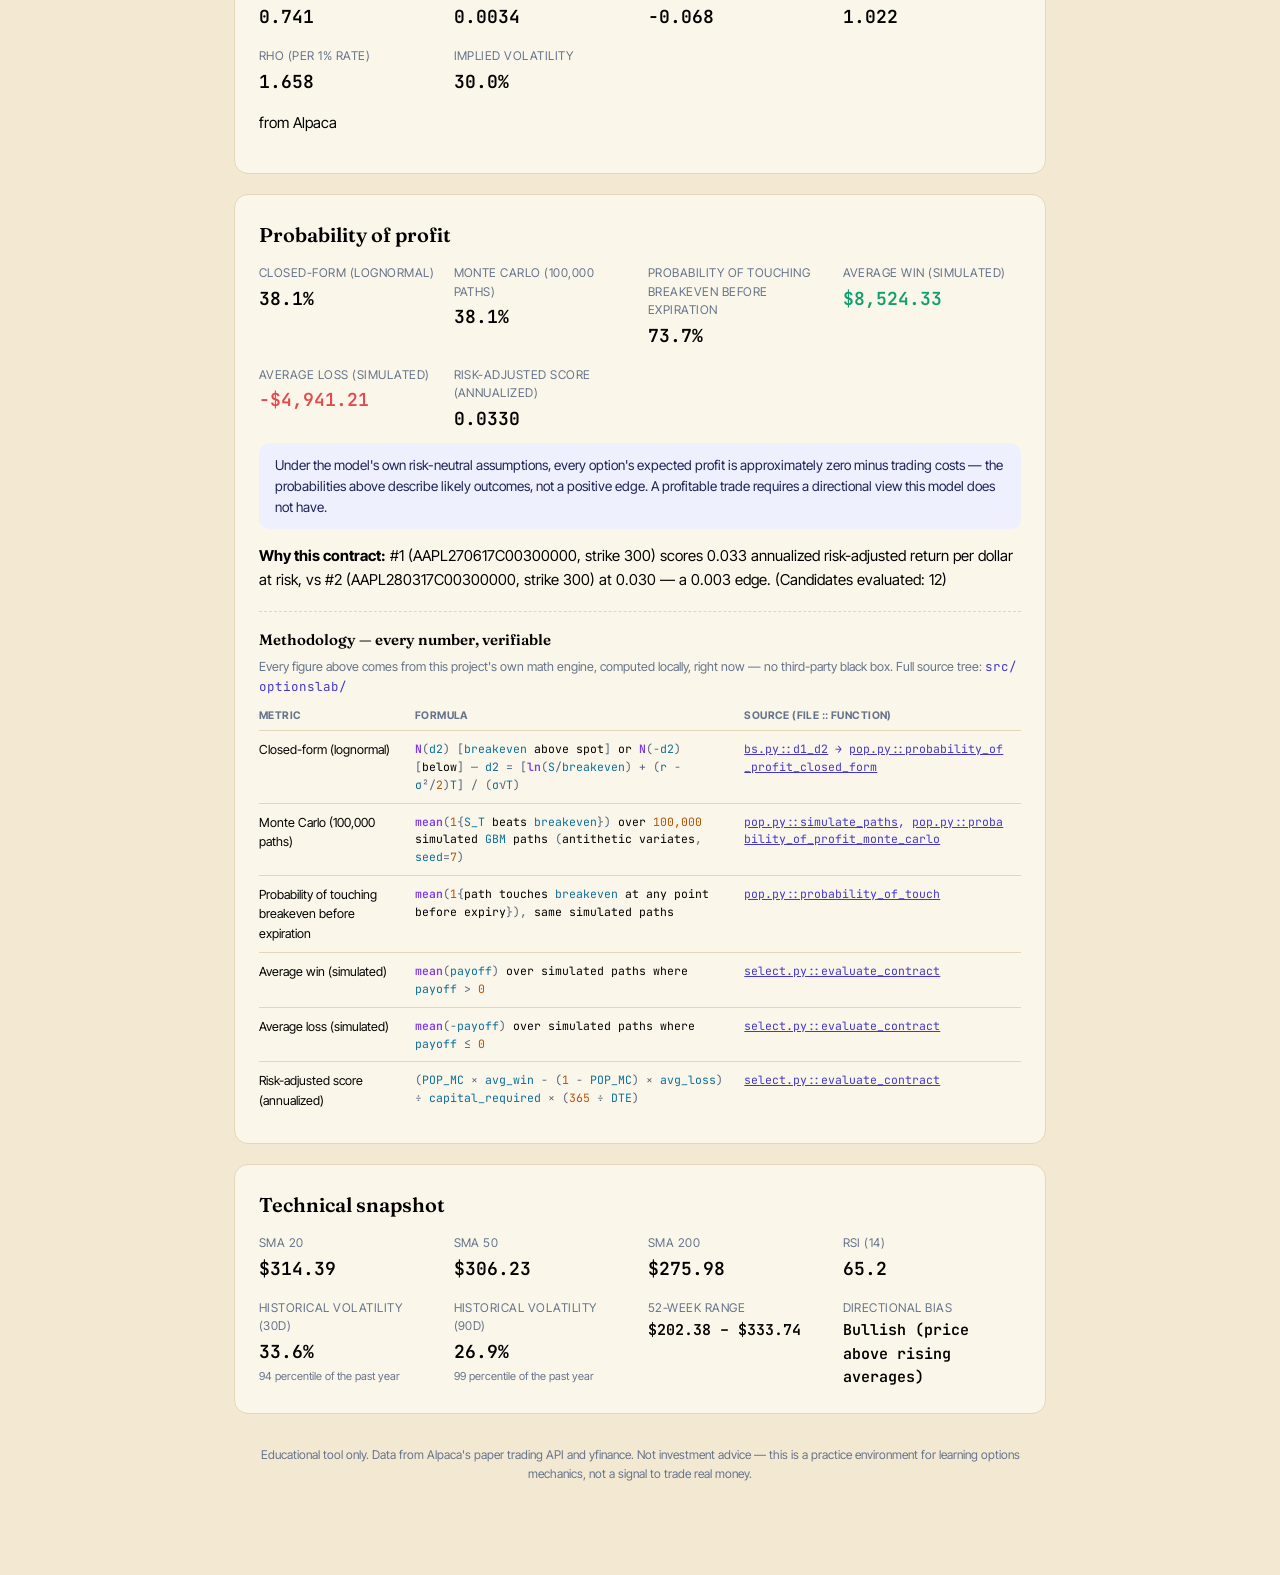
==== commit 0bc822f5: "Add an early-assignment warning card for covered call and cash-secured put These two strategies sell" ====
--- a/docs/report-aapl-en-learn.html
+++ b/docs/report-aapl-en-learn.html
@@ -20,7 +20,7 @@
   <header class="report-header">
     <div class="titles">
       <h1>AAPL — Long Call (LEAPS)</h1>
-      <p class="subtitle">Apple Inc. · Generated 2026-07-26 15:33</p>
+      <p class="subtitle">Apple Inc. · Generated 2026-07-26 15:42</p>
     </div>
     <div class="header-controls">
       <nav class="pill-toggle" aria-label="Report depth">
@@ -223,6 +223,8 @@
 
   
 
+  
+
   <section class="panel">
     <h2>Long Call (LEAPS)</h2>
     <p class="blurb">Buy the right to purchase the stock at today&#39;s price, months or years from now, paying only a fraction of the share price in premium. This is the &#39;acquire it cheaper later&#39; play: if the stock rises, you profit far more than owning shares outright would have cost you; if it doesn&#39;t, the most you lose is the premium.</p>
--- a/docs/css/report.css
+++ b/docs/css/report.css
@@ -397,12 +397,14 @@
 .warning.earnings { background: var(--coral-soft); color: #7A1F22; }
 .warning.liquidity { background: #FFF7E8; color: #7A5A0A; }
 .warning.affordability { background: var(--coral-soft); color: #7A1F22; }
+.warning.early-assignment { background: #FFF7E8; color: #7A5A0A; }
 .warning.static-demo { background: var(--indigo-soft); color: #1E2358; }
 :root[data-theme="dark"] .warning.static-demo { color: #C7D2FE; }
 
 :root[data-theme="dark"] .warning.earnings,
 :root[data-theme="dark"] .warning.affordability { color: #FCA5A5; }
-:root[data-theme="dark"] .warning.liquidity { background: #3A2E0A; color: #FCD34D; }
+:root[data-theme="dark"] .warning.liquidity,
+:root[data-theme="dark"] .warning.early-assignment { background: #3A2E0A; color: #FCD34D; }
 
 /* ---------- Strategy blurb / teaching copy ---------- */
 
@@ -690,7 +692,8 @@
   :root[data-theme="dark"] body { background-image: none; }
   :root[data-theme="dark"] .warning.earnings,
   :root[data-theme="dark"] .warning.affordability { color: #7A1F22; }
-  :root[data-theme="dark"] .warning.liquidity { background: #FFF7E8; color: #7A5A0A; }
+  :root[data-theme="dark"] .warning.liquidity,
+  :root[data-theme="dark"] .warning.early-assignment { background: #FFF7E8; color: #7A5A0A; }
   :root[data-theme="dark"] .teach { color: #1E2358; }
   body { background: white; }
   .page { max-width: none; padding: 0 24px; }
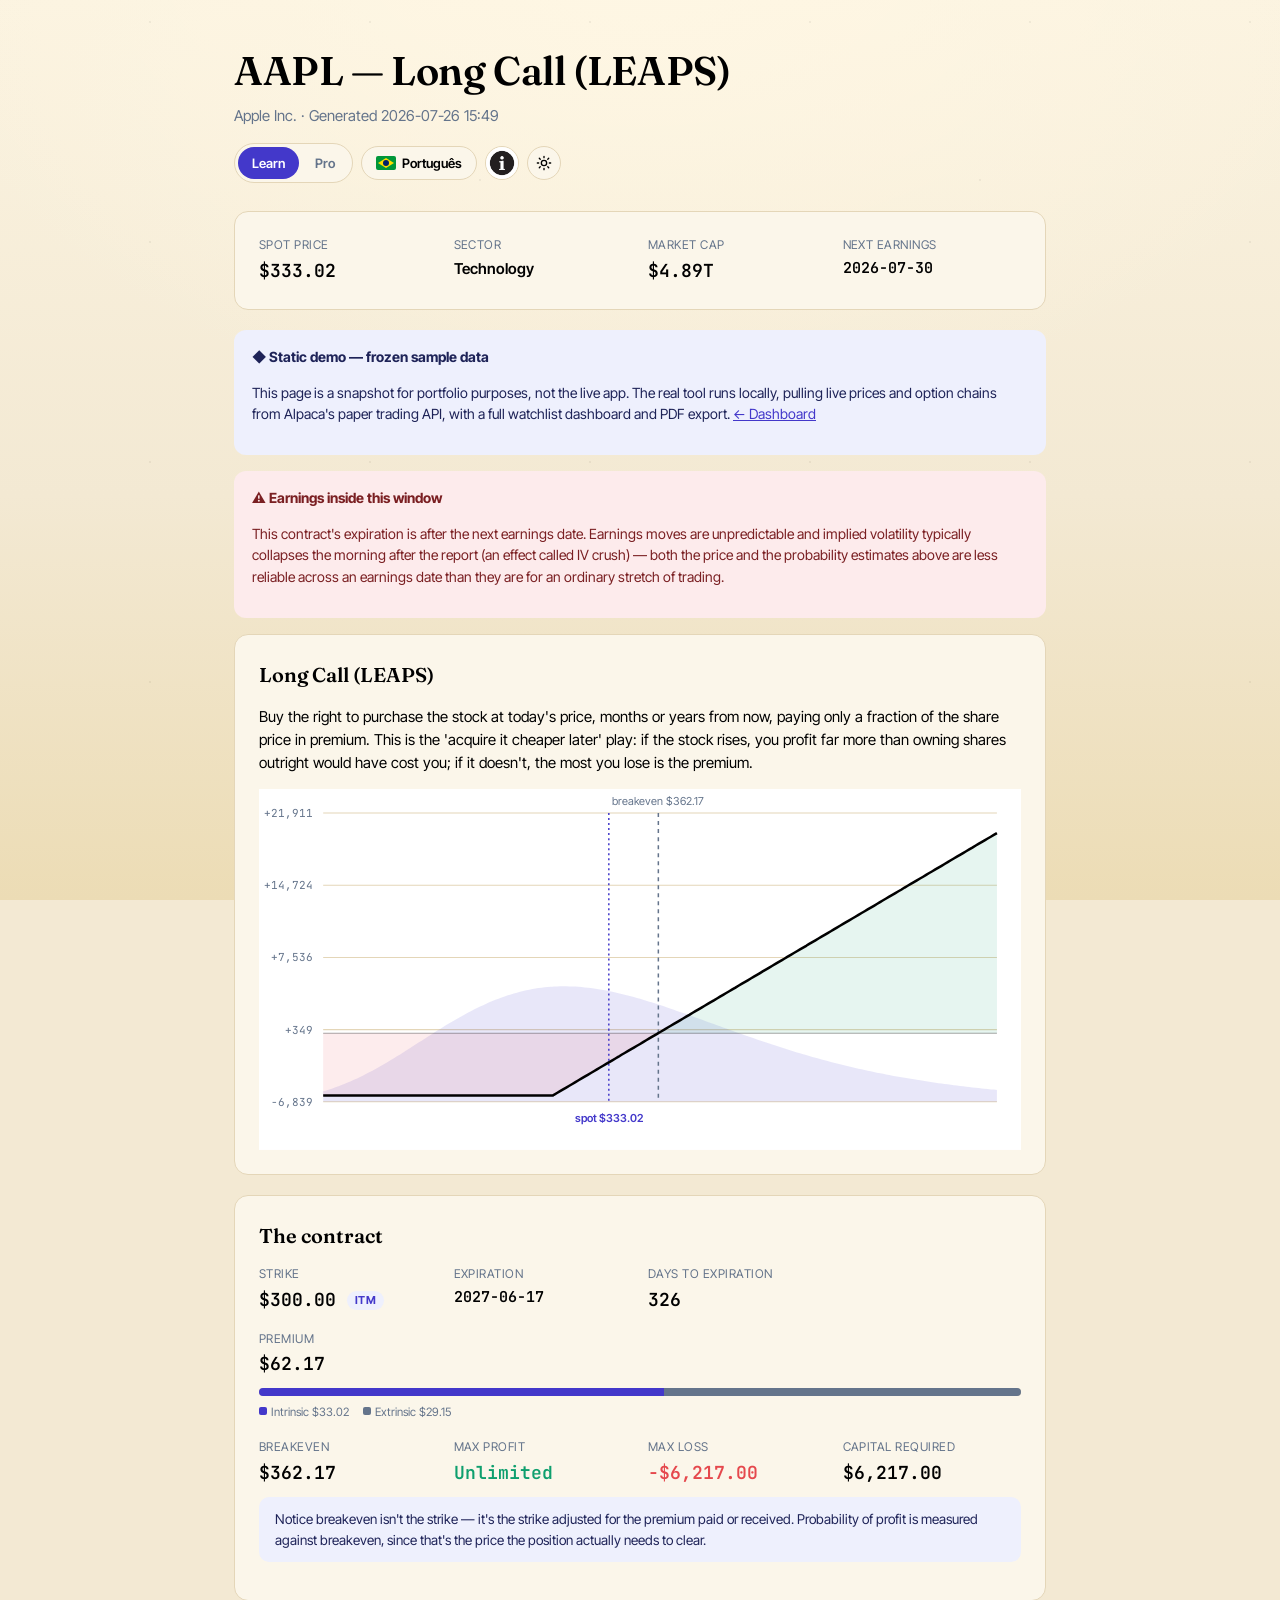
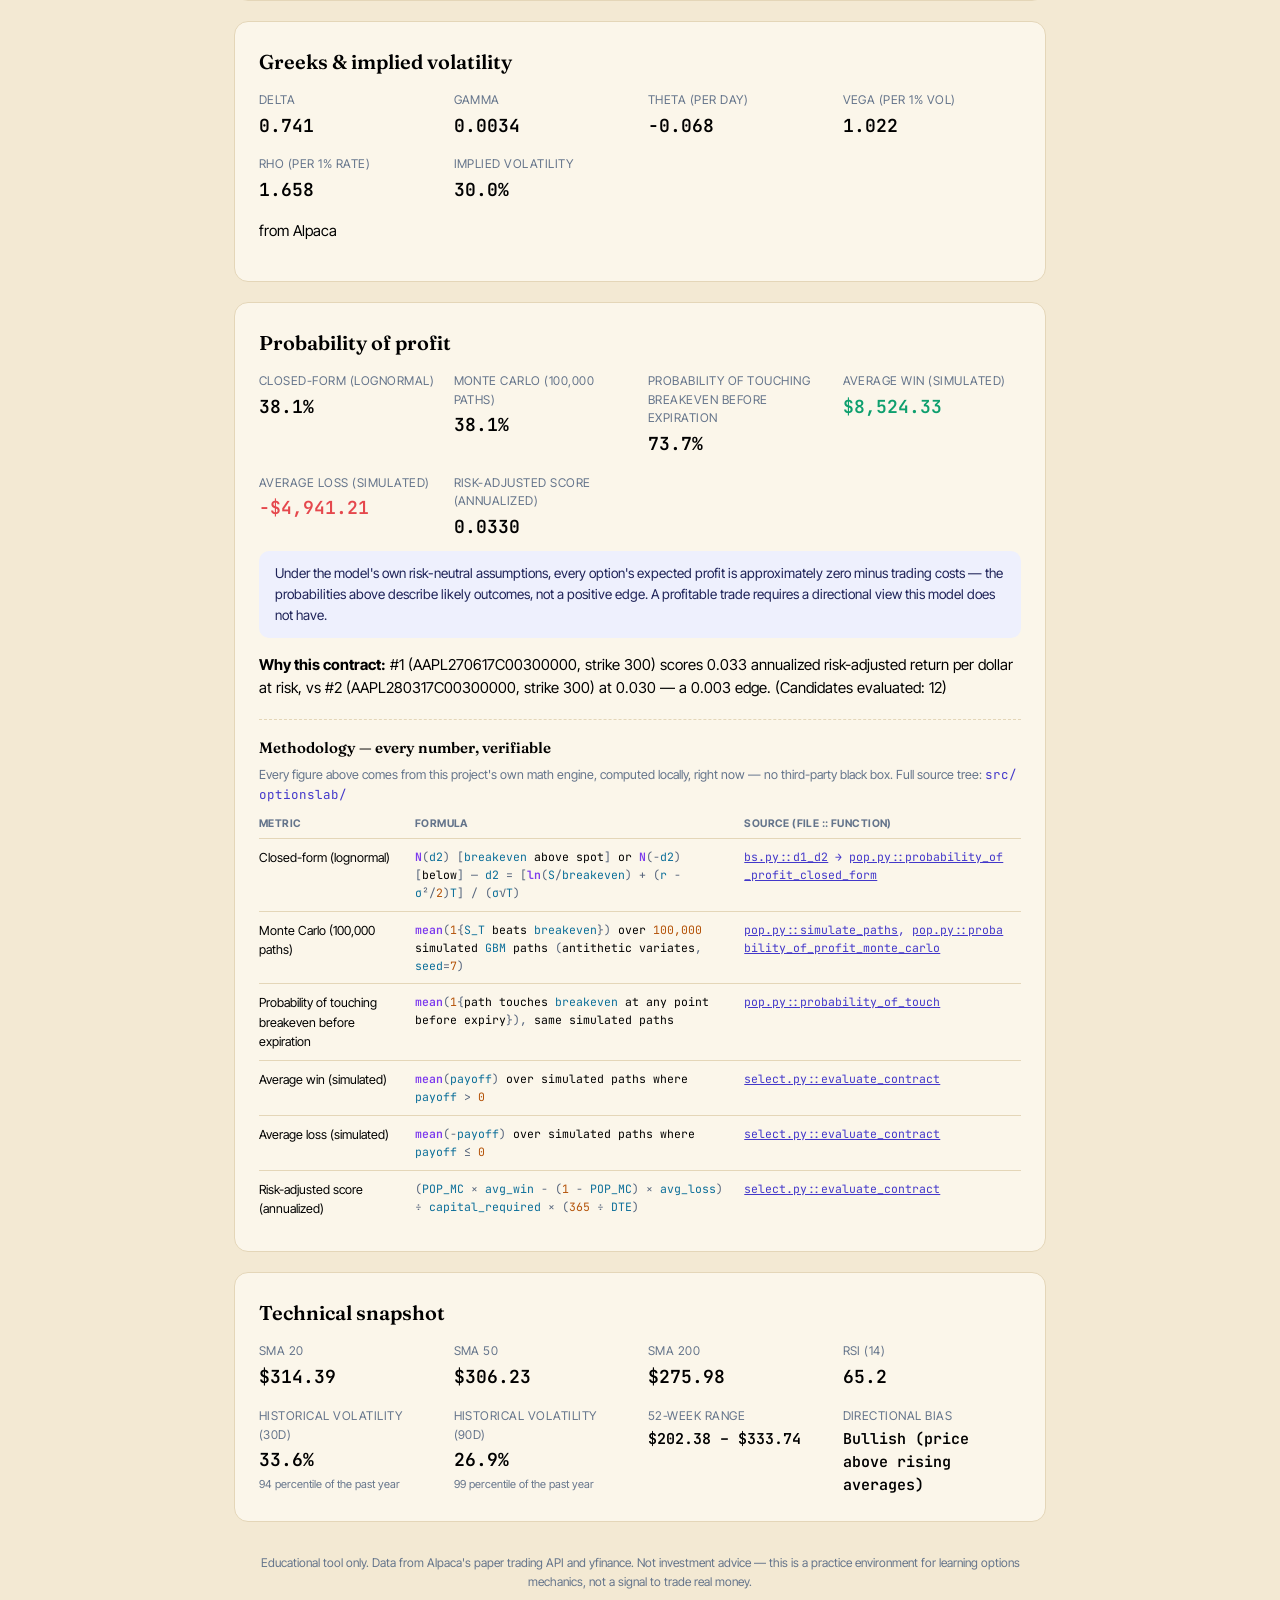
==== commit 56b1c4e7: "Split Premium into intrinsic/extrinsic and add a moneyness badge Premium rendered as a single dollar" ====
--- a/docs/report-aapl-en-learn.html
+++ b/docs/report-aapl-en-learn.html
@@ -20,7 +20,7 @@
   <header class="report-header">
     <div class="titles">
       <h1>AAPL — Long Call (LEAPS)</h1>
-      <p class="subtitle">Apple Inc. · Generated 2026-07-26 15:42</p>
+      <p class="subtitle">Apple Inc. · Generated 2026-07-26 15:49</p>
     </div>
     <div class="header-controls">
       <nav class="pill-toggle" aria-label="Report depth">
@@ -262,7 +262,7 @@
     <div class="stat-row">
       <div class="stat">
         <span class="label">Strike</span>
-        <span class="value">$300.00</span>
+        <span class="value">$300.00 <span class="moneyness-badge moneyness-itm">ITM</span></span>
       </div>
       <div class="stat">
         <span class="label">Expiration</span>
@@ -272,9 +272,17 @@
         <span class="label">Days to expiration</span>
         <span class="value">326</span>
       </div>
-      <div class="stat">
+      <div class="stat stat-wide">
         <span class="label">Premium</span>
         <span class="value">$62.17</span>
+        <div class="premium-split-bar">
+          <div class="premium-split-intrinsic" style="width: 53.11243364967023%"></div>
+          <div class="premium-split-extrinsic" style="width: 46.88756635032977%"></div>
+        </div>
+        <div class="premium-split-legend">
+          <span><span class="swatch swatch-intrinsic"></span>Intrinsic $33.02</span>
+          <span><span class="swatch swatch-extrinsic"></span>Extrinsic $29.15</span>
+        </div>
       </div>
       <div class="stat">
         <span class="label">Breakeven</span>
--- a/docs/css/report.css
+++ b/docs/css/report.css
@@ -371,6 +371,56 @@
   color: var(--muted);
 }
 
+.stat-wide { grid-column: 1 / -1; }
+
+.moneyness-badge {
+  display: inline-block;
+  padding: 1px 8px;
+  border-radius: 999px;
+  font-family: var(--font-body);
+  font-size: 11px;
+  font-weight: 700;
+  letter-spacing: 0.03em;
+  vertical-align: 2px;
+}
+
+.moneyness-itm { background: var(--indigo-soft); color: var(--indigo); }
+.moneyness-atm, .moneyness-otm { color: var(--muted); border: 1px solid var(--hairline); }
+
+.premium-split-bar {
+  display: flex;
+  height: 8px;
+  border-radius: 4px;
+  overflow: hidden;
+  margin-top: 8px;
+  background: var(--hairline);
+}
+
+.premium-split-intrinsic { background: var(--indigo); }
+.premium-split-extrinsic { background: var(--muted); }
+
+.premium-split-legend {
+  display: flex;
+  gap: 14px;
+  margin-top: 6px;
+  font-family: var(--font-body);
+  font-size: 11.5px;
+  font-weight: 400;
+  color: var(--muted);
+}
+
+.swatch {
+  display: inline-block;
+  width: 8px;
+  height: 8px;
+  border-radius: 2px;
+  margin-right: 4px;
+  vertical-align: 1px;
+}
+
+.swatch-intrinsic { background: var(--indigo); }
+.swatch-extrinsic { background: var(--muted); }
+
 /* ---------- Payoff diagram ---------- */
 
 .payoff-svg {
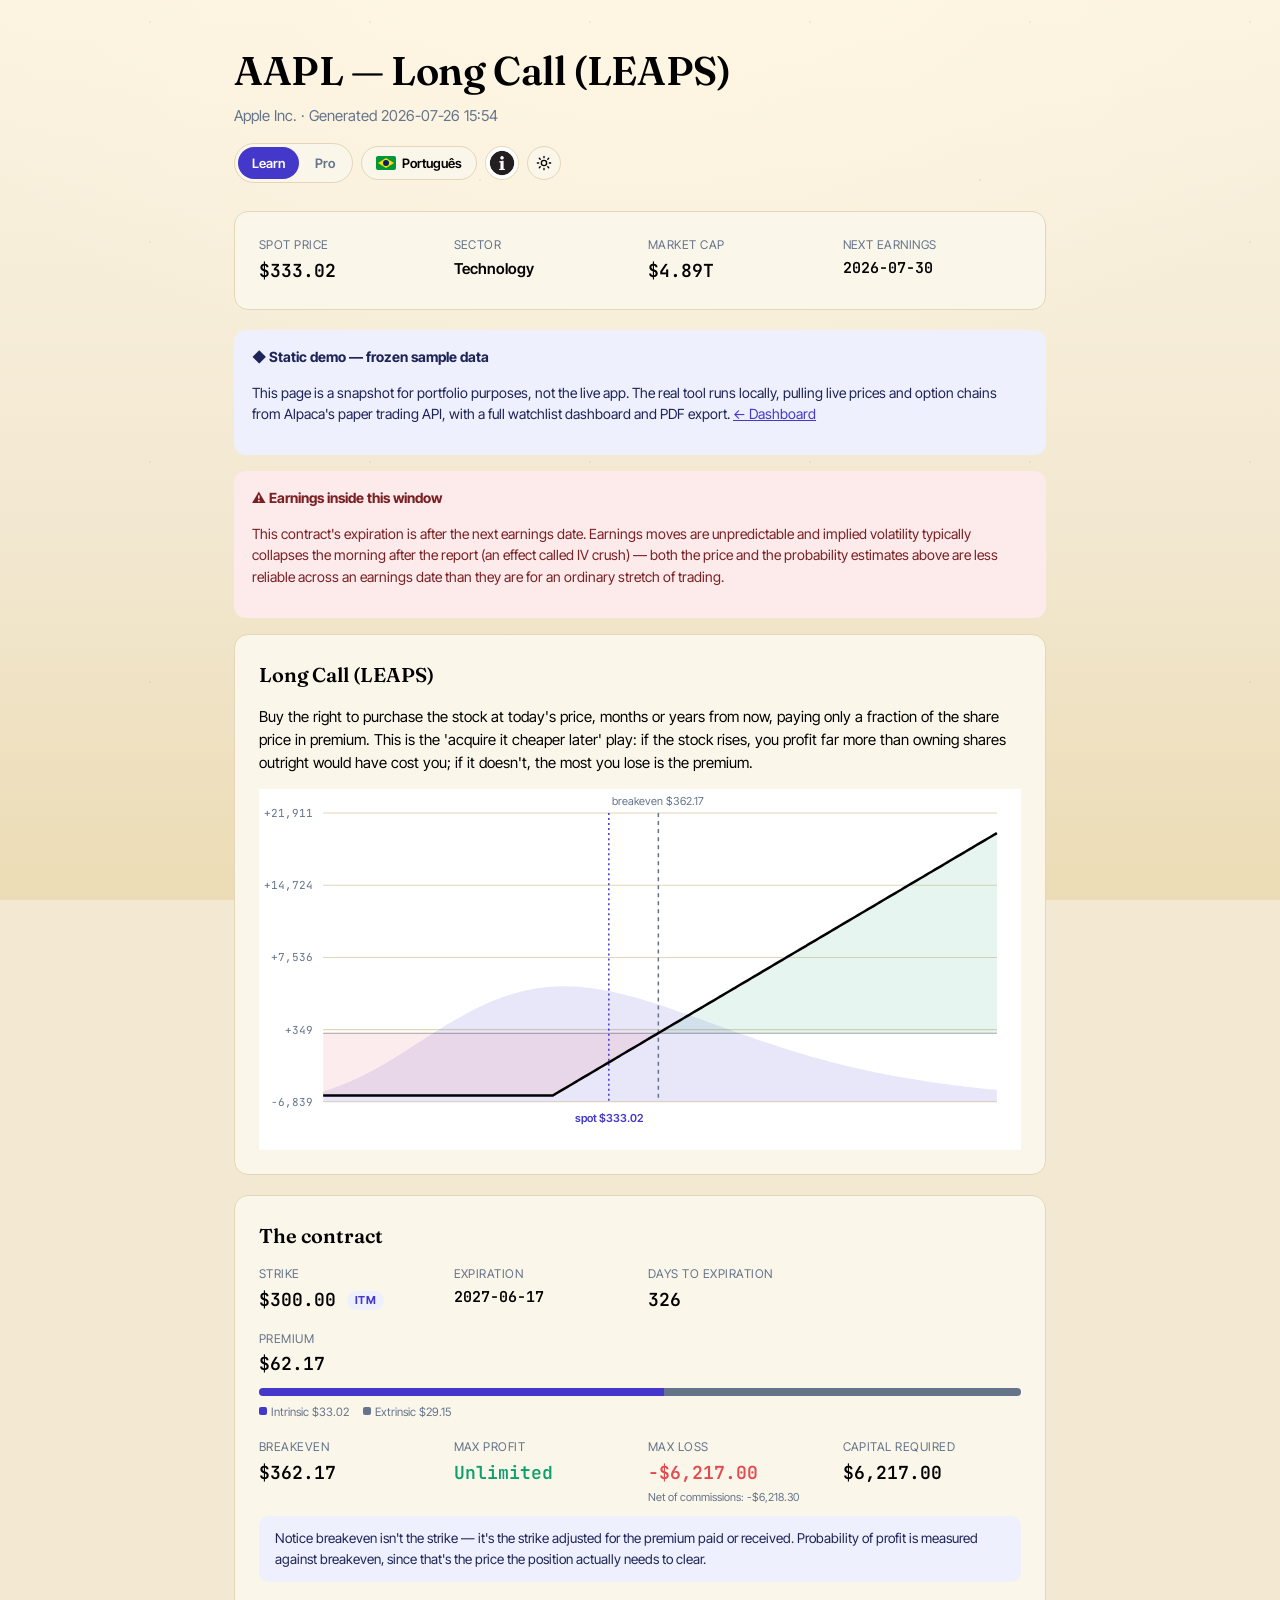
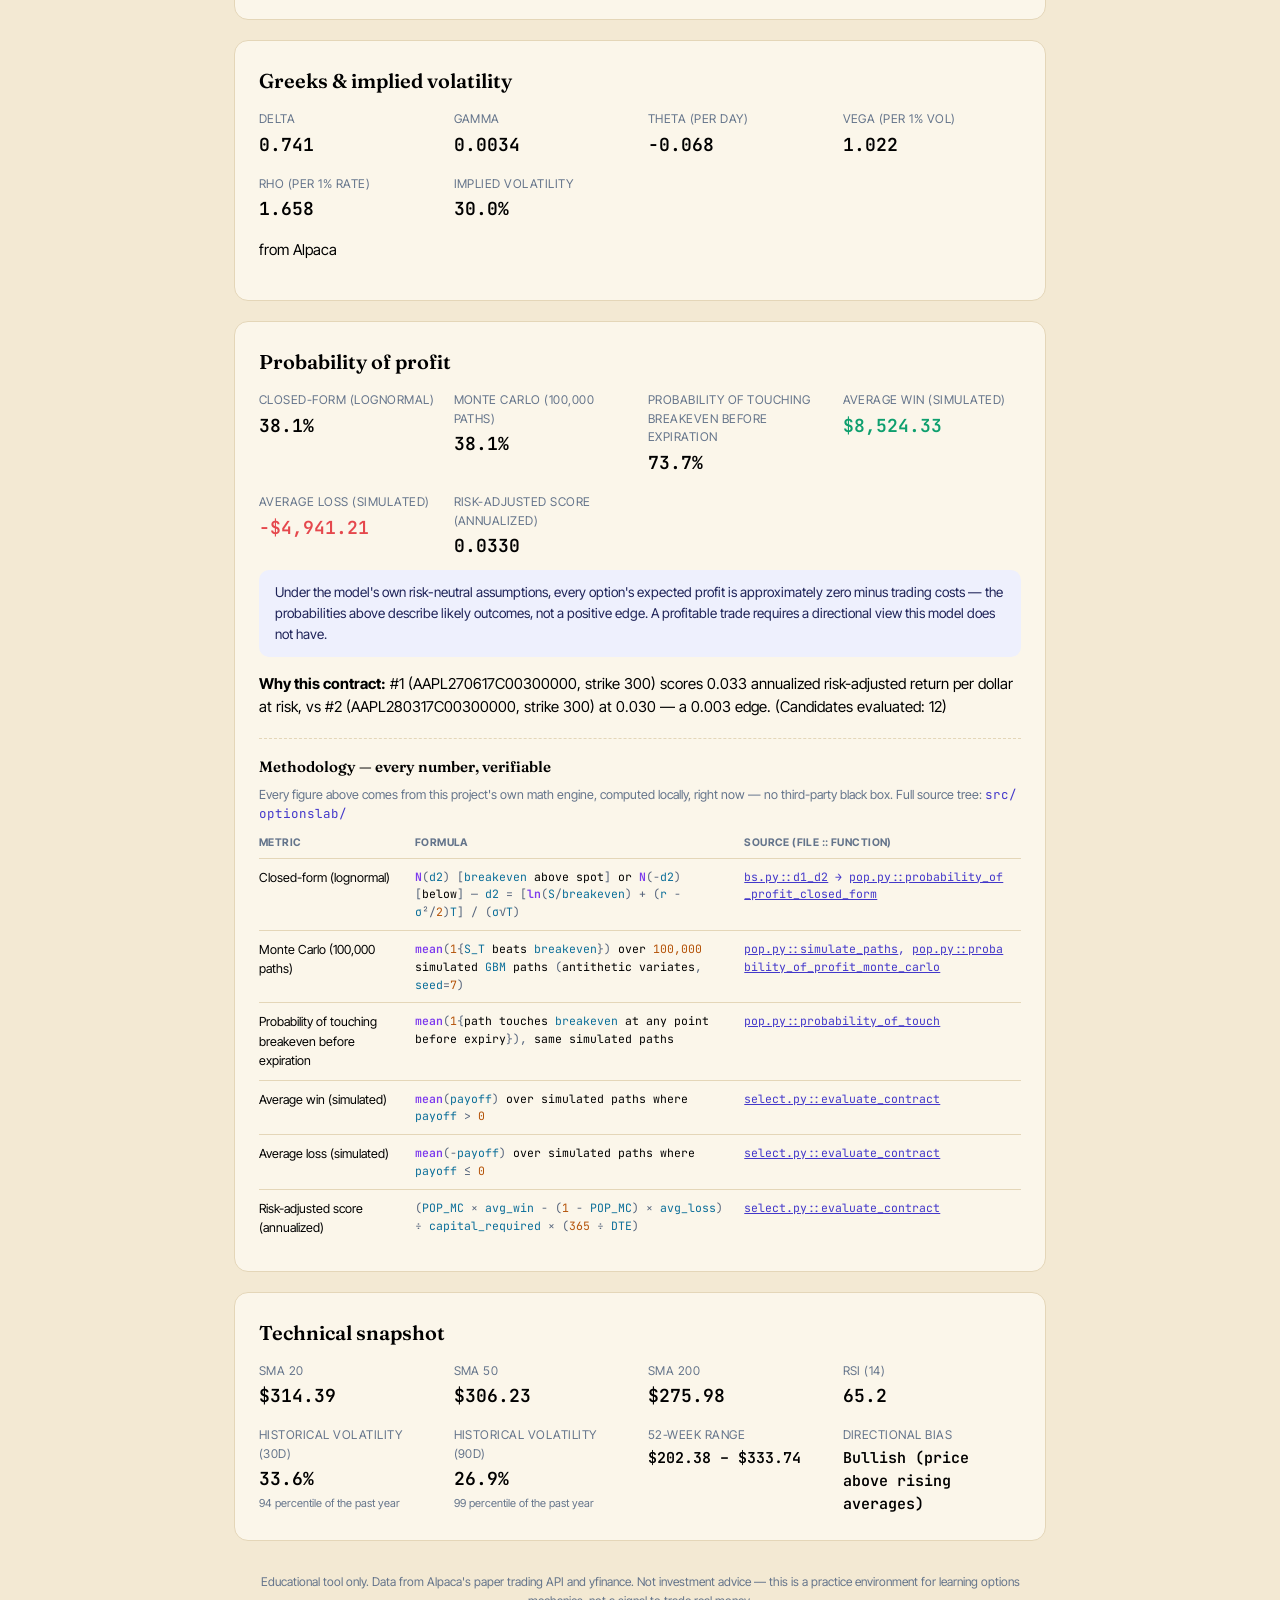
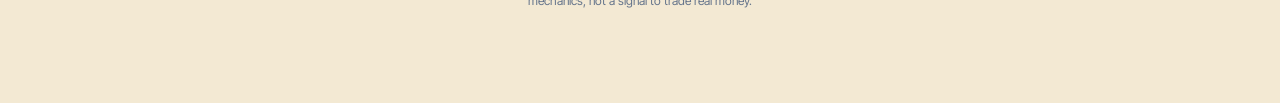
==== commit 86a3627d: "Show max profit/loss net of commissions, note the covered call tax event Max profit and max loss wer" ====
--- a/docs/report-aapl-en-learn.html
+++ b/docs/report-aapl-en-learn.html
@@ -20,7 +20,7 @@
   <header class="report-header">
     <div class="titles">
       <h1>AAPL — Long Call (LEAPS)</h1>
-      <p class="subtitle">Apple Inc. · Generated 2026-07-26 15:49</p>
+      <p class="subtitle">Apple Inc. · Generated 2026-07-26 15:54</p>
     </div>
     <div class="header-controls">
       <nav class="pill-toggle" aria-label="Report depth">
@@ -293,16 +293,19 @@
         <span class="value pl-positive">
           Unlimited
         </span>
+        
       </div>
       <div class="stat">
         <span class="label">Max loss</span>
         <span class="value pl-negative">-$6,217.00</span>
+        <span class="caption">Net of commissions: -$6,218.30</span>
       </div>
       <div class="stat">
         <span class="label">Capital required</span>
         <span class="value">$6,217.00</span>
       </div>
     </div>
+    
     
     <p class="teach">Notice breakeven isn&#39;t the strike — it&#39;s the strike adjusted for the premium paid or received. Probability of profit is measured against breakeven, since that&#39;s the price the position actually needs to clear.</p>
     
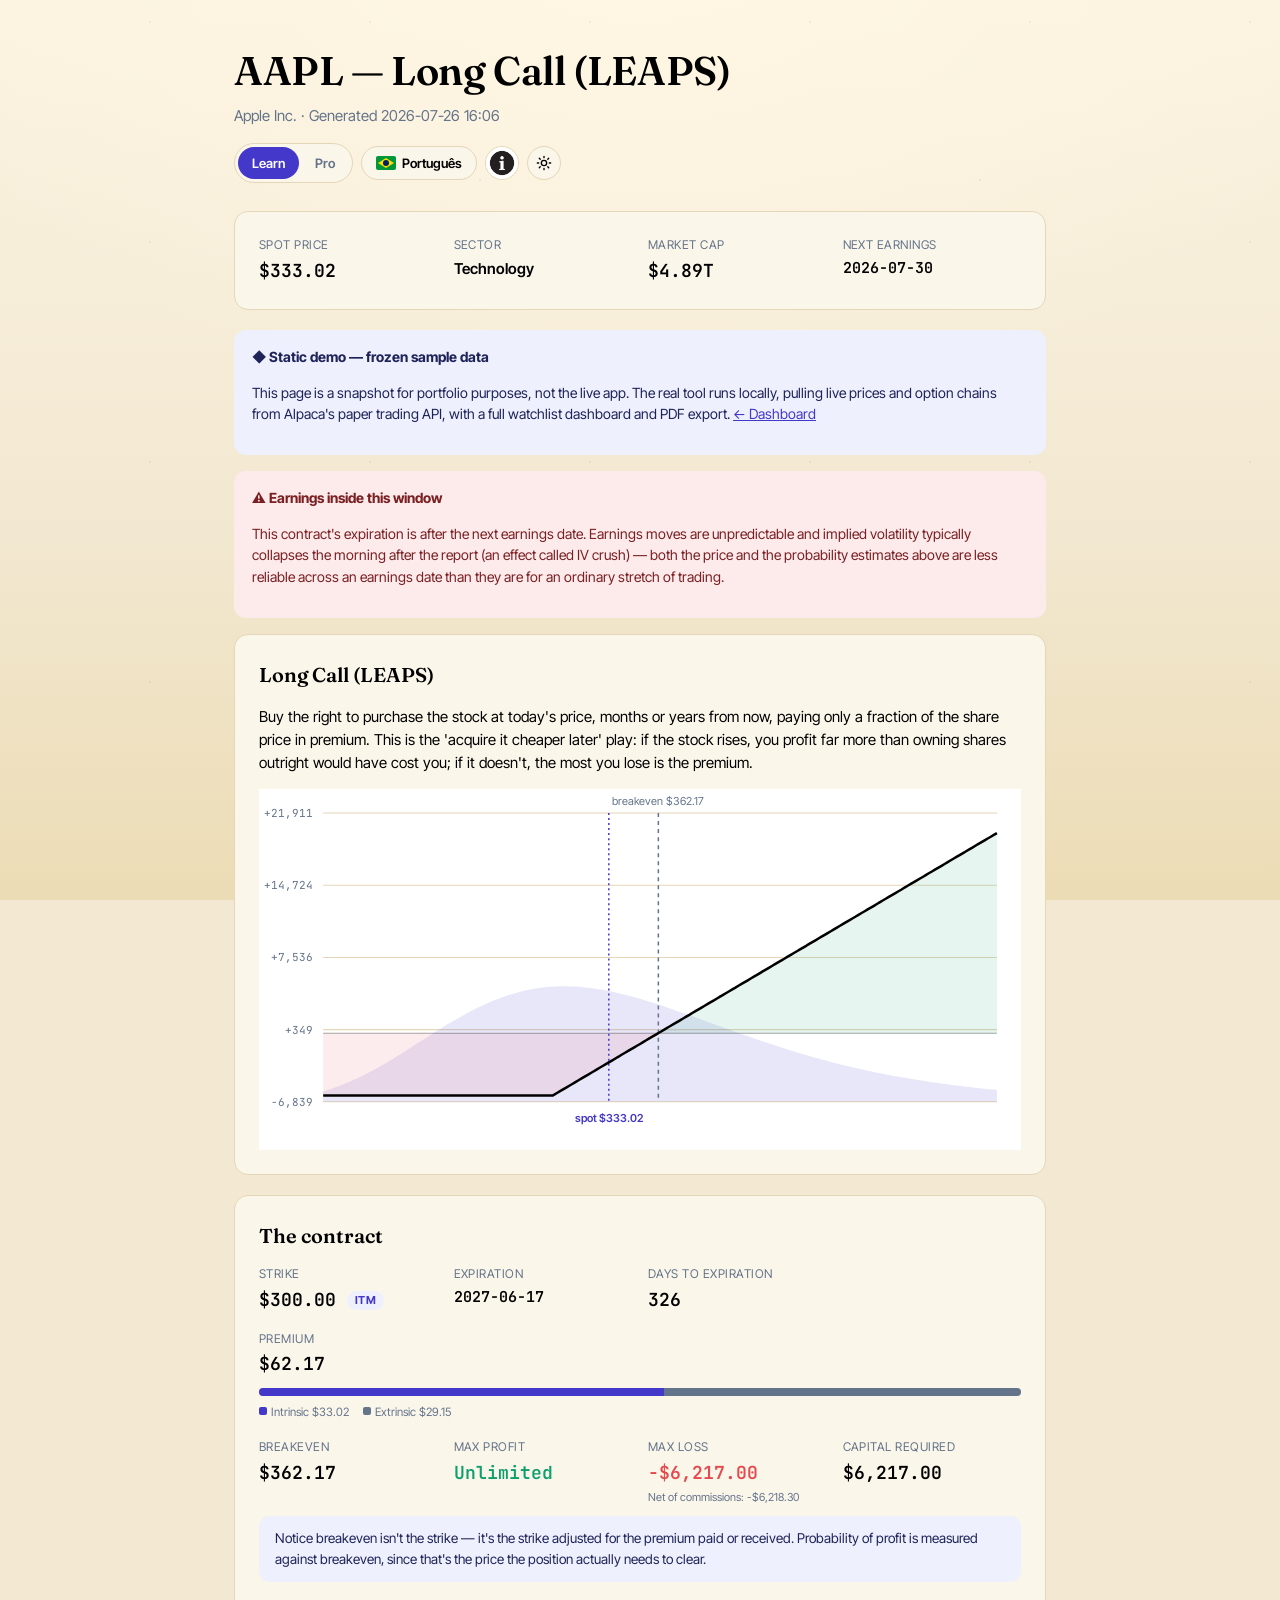
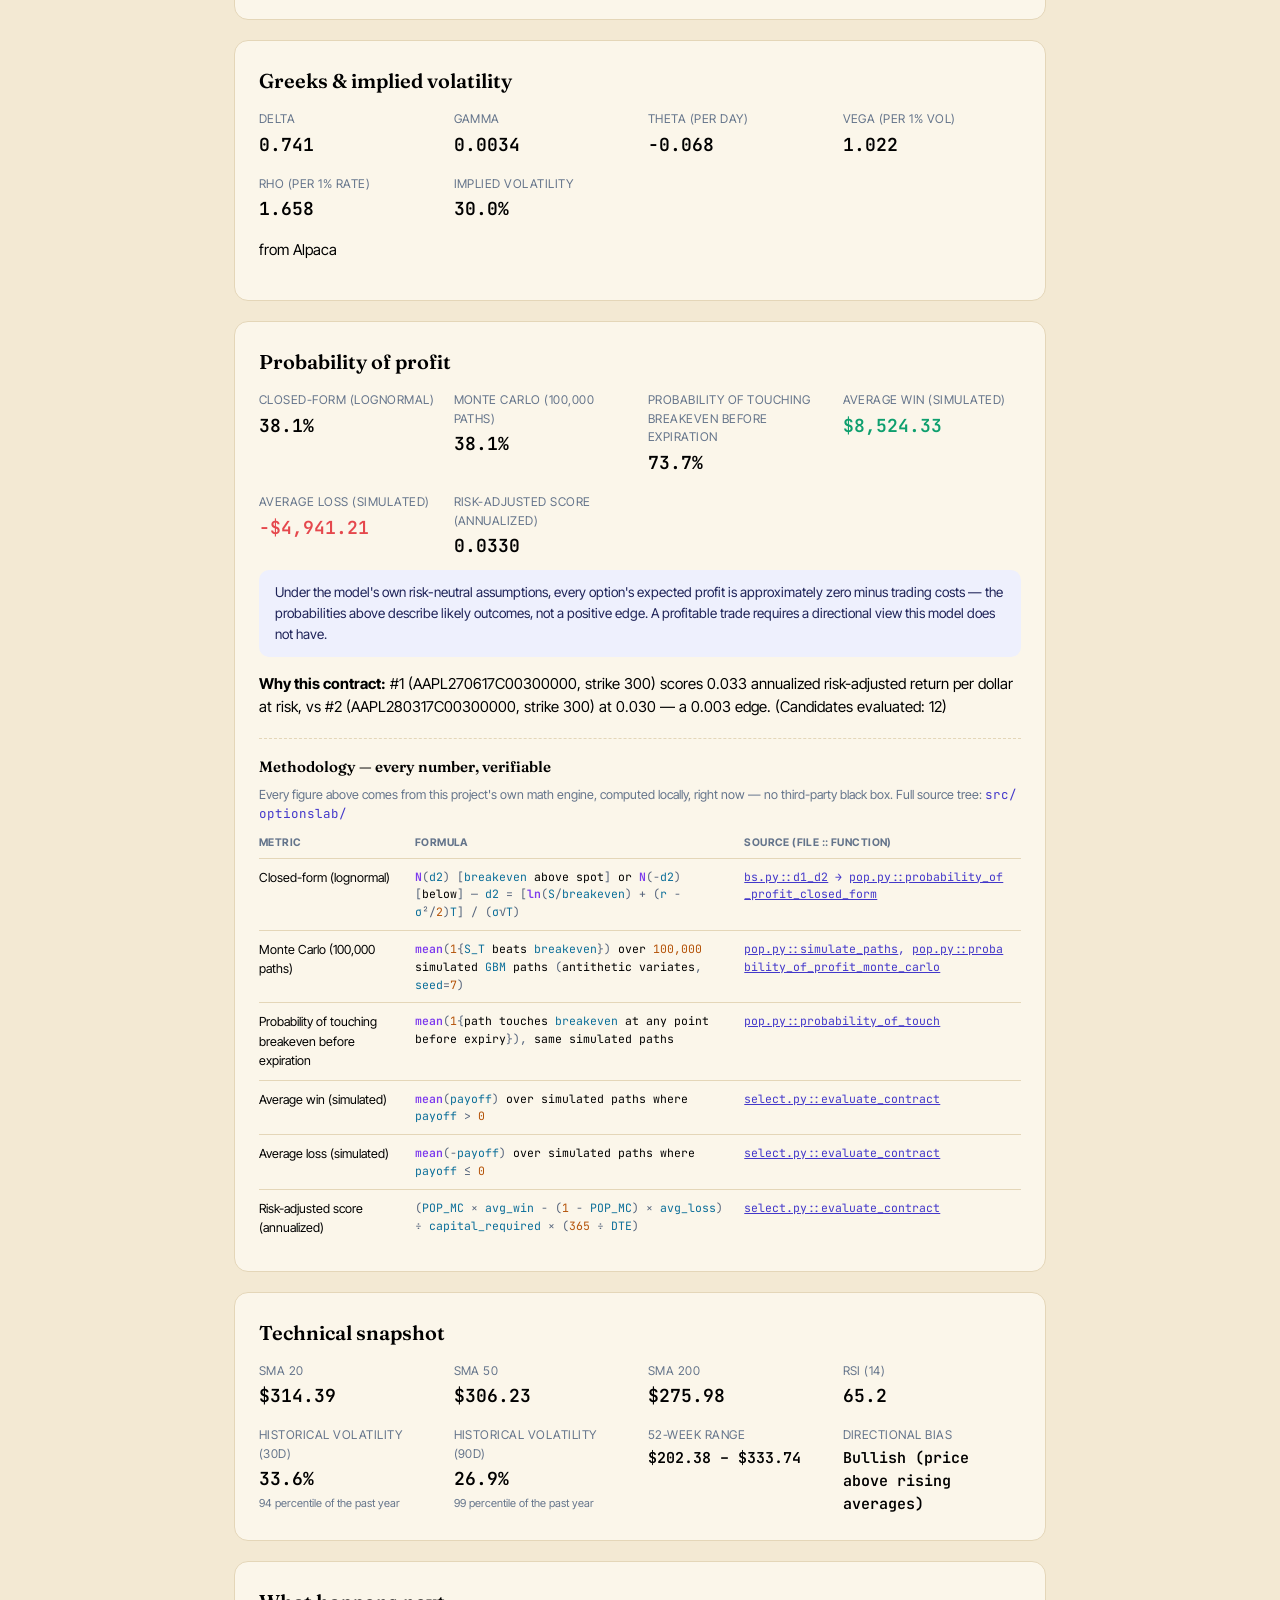
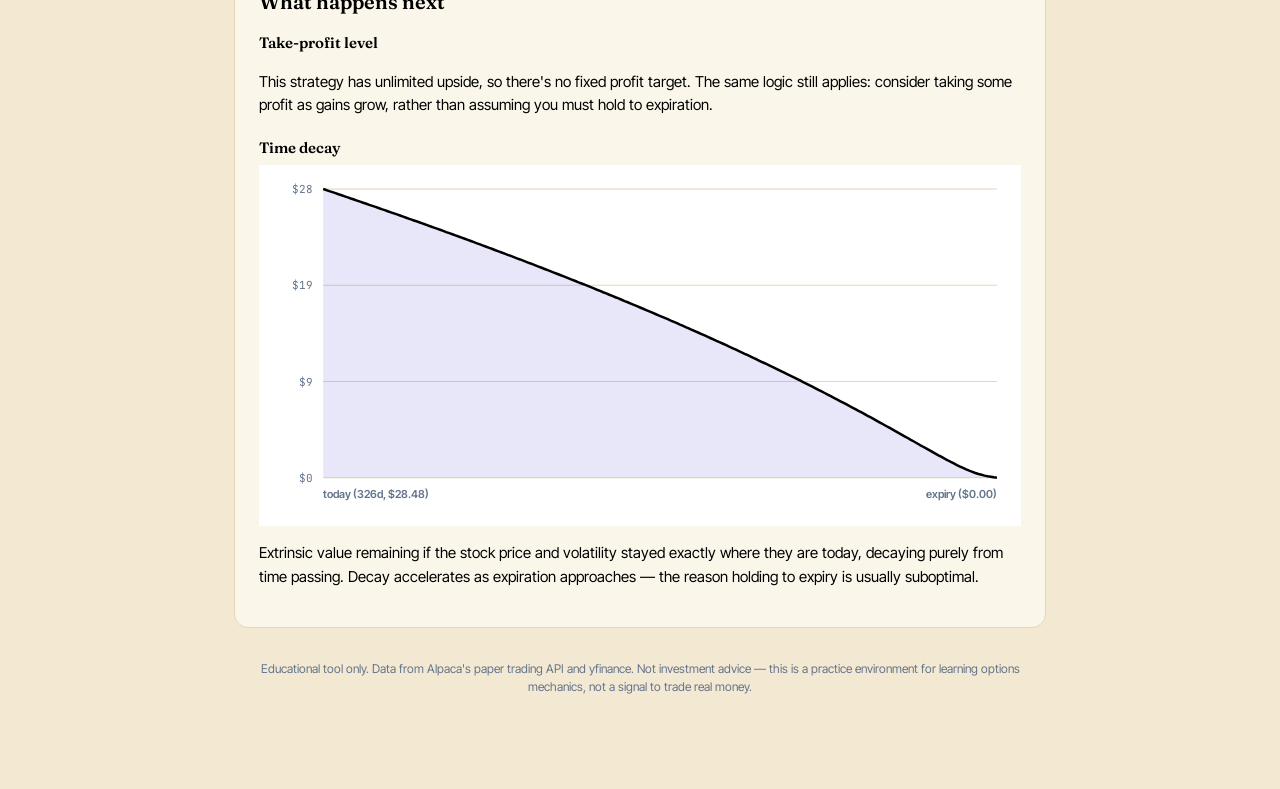
==== commit e887829f: "Add a "What happens next" panel: take-profit, theta decay, rolling The report explained how to enter" ====
--- a/docs/report-aapl-en-learn.html
+++ b/docs/report-aapl-en-learn.html
@@ -20,7 +20,7 @@
   <header class="report-header">
     <div class="titles">
       <h1>AAPL — Long Call (LEAPS)</h1>
-      <p class="subtitle">Apple Inc. · Generated 2026-07-26 15:54</p>
+      <p class="subtitle">Apple Inc. · Generated 2026-07-26 16:06</p>
     </div>
     <div class="header-controls">
       <nav class="pill-toggle" aria-label="Report depth">
@@ -478,6 +478,36 @@
     </div>
   </section>
 
+  <section class="panel">
+    <h2>What happens next</h2>
+
+    <h3>Take-profit level</h3>
+    
+    <p>This strategy has unlimited upside, so there&#39;s no fixed profit target. The same logic still applies: consider taking some profit as gains grow, rather than assuming you must hold to expiration.</p>
+    
+
+    <h3>Time decay</h3>
+    <svg viewBox="0 0 760 360" xmlns="http://www.w3.org/2000/svg" class="theta-decay-svg" role="img"
+     aria-label="Theta decay curve: remaining extrinsic value versus days to expiry">
+  <rect x="0" y="0" width="760" height="360" fill="white" />
+  <line x1="64" y1="312.0" x2="736" y2="312.0" stroke="#E4D6B8" stroke-width="1" /><text x="54" y="316.0" text-anchor="end" font-family="JetBrains Mono, monospace" font-size="11" fill="#64748B">$0</text><line x1="64" y1="216.0" x2="736" y2="216.0" stroke="#E4D6B8" stroke-width="1" /><text x="54" y="220.0" text-anchor="end" font-family="JetBrains Mono, monospace" font-size="11" fill="#64748B">$9</text><line x1="64" y1="120.0" x2="736" y2="120.0" stroke="#E4D6B8" stroke-width="1" /><text x="54" y="124.0" text-anchor="end" font-family="JetBrains Mono, monospace" font-size="11" fill="#64748B">$19</text><line x1="64" y1="24.0" x2="736" y2="24.0" stroke="#E4D6B8" stroke-width="1" /><text x="54" y="28.0" text-anchor="end" font-family="JetBrains Mono, monospace" font-size="11" fill="#64748B">$28</text>
+
+  <path d="M 64.0,312.0 L 64.0,24.0 67.1,25.0 70.1,26.1 73.2,27.1 76.3,28.1 79.3,29.2 82.4,30.2 85.5,31.3 88.5,32.3 91.6,33.4 94.7,34.4 97.8,35.5 100.8,36.5 103.9,37.6 107.0,38.6 110.0,39.7 113.1,40.8 116.2,41.8 119.2,42.9 122.3,44.0 125.4,45.0 128.4,46.1 131.5,47.2 134.6,48.3 137.6,49.3 140.7,50.4 143.8,51.5 146.8,52.6 149.9,53.7 153.0,54.8 156.1,55.8 159.1,56.9 162.2,58.0 165.3,59.1 168.3,60.2 171.4,61.3 174.5,62.4 177.5,63.5 180.6,64.6 183.7,65.7 186.7,66.9 189.8,68.0 192.9,69.1 195.9,70.2 199.0,71.3 202.1,72.4 205.2,73.6 208.2,74.7 211.3,75.8 214.4,77.0 217.4,78.1 220.5,79.2 223.6,80.4 226.6,81.5 229.7,82.7 232.8,83.8 235.8,85.0 238.9,86.1 242.0,87.3 245.0,88.4 248.1,89.6 251.2,90.7 254.2,91.9 257.3,93.1 260.4,94.2 263.5,95.4 266.5,96.6 269.6,97.8 272.7,98.9 275.7,100.1 278.8,101.3 281.9,102.5 284.9,103.7 288.0,104.9 291.1,106.1 294.1,107.3 297.2,108.5 300.3,109.7 303.3,110.9 306.4,112.1 309.5,113.3 312.5,114.5 315.6,115.7 318.7,117.0 321.8,118.2 324.8,119.4 327.9,120.6 331.0,121.9 334.0,123.1 337.1,124.4 340.2,125.6 343.2,126.9 346.3,128.1 349.4,129.4 352.4,130.6 355.5,131.9 358.6,133.1 361.6,134.4 364.7,135.7 367.8,136.9 370.8,138.2 373.9,139.5 377.0,140.8 380.1,142.1 383.1,143.4 386.2,144.7 389.3,146.0 392.3,147.3 395.4,148.6 398.5,149.9 401.5,151.2 404.6,152.5 407.7,153.8 410.7,155.2 413.8,156.5 416.9,157.8 419.9,159.2 423.0,160.5 426.1,161.9 429.2,163.2 432.2,164.6 435.3,165.9 438.4,167.3 441.4,168.6 444.5,170.0 447.6,171.4 450.6,172.8 453.7,174.2 456.8,175.6 459.8,176.9 462.9,178.3 466.0,179.7 469.0,181.2 472.1,182.6 475.2,184.0 478.2,185.4 481.3,186.8 484.4,188.3 487.5,189.7 490.5,191.1 493.6,192.6 496.7,194.0 499.7,195.5 502.8,197.0 505.9,198.4 508.9,199.9 512.0,201.4 515.1,202.9 518.1,204.4 521.2,205.9 524.3,207.4 527.3,208.9 530.4,210.4 533.5,211.9 536.5,213.4 539.6,214.9 542.7,216.5 545.8,218.0 548.8,219.6 551.9,221.1 555.0,222.7 558.0,224.3 561.1,225.8 564.2,227.4 567.2,229.0 570.3,230.6 573.4,232.2 576.4,233.8 579.5,235.4 582.6,237.0 585.6,238.6 588.7,240.3 591.8,241.9 594.8,243.5 597.9,245.2 601.0,246.8 604.1,248.5 607.1,250.2 610.2,251.8 613.3,253.5 616.3,255.2 619.4,256.9 622.5,258.6 625.5,260.3 628.6,262.0 631.7,263.7 634.7,265.4 637.8,267.2 640.9,268.9 643.9,270.6 647.0,272.3 650.1,274.1 653.2,275.8 656.2,277.5 659.3,279.3 662.4,281.0 665.4,282.7 668.5,284.4 671.6,286.2 674.6,287.9 677.7,289.6 680.8,291.2 683.8,292.9 686.9,294.5 690.0,296.2 693.0,297.7 696.1,299.3 699.2,300.8 702.2,302.2 705.3,303.6 708.4,304.9 711.5,306.1 714.5,307.2 717.6,308.2 720.7,309.0 723.7,309.8 726.8,310.4 729.9,310.9 732.9,311.5 736.0,312.0 L 736.0,312.0 Z" fill="#4338CA" fill-opacity="0.12" stroke="none" />
+
+  <text x="64" y="332" text-anchor="start"
+        font-family="Inter Tight, sans-serif" font-size="11" font-weight="600" fill="#64748B">
+    today (326d, $28.48)</text>
+  <text x="736" y="332" text-anchor="end"
+        font-family="Inter Tight, sans-serif" font-size="11" font-weight="600" fill="#64748B">
+    expiry ($0.00)</text>
+
+  <path d="M 64.0,24.0 67.1,25.0 70.1,26.1 73.2,27.1 76.3,28.1 79.3,29.2 82.4,30.2 85.5,31.3 88.5,32.3 91.6,33.4 94.7,34.4 97.8,35.5 100.8,36.5 103.9,37.6 107.0,38.6 110.0,39.7 113.1,40.8 116.2,41.8 119.2,42.9 122.3,44.0 125.4,45.0 128.4,46.1 131.5,47.2 134.6,48.3 137.6,49.3 140.7,50.4 143.8,51.5 146.8,52.6 149.9,53.7 153.0,54.8 156.1,55.8 159.1,56.9 162.2,58.0 165.3,59.1 168.3,60.2 171.4,61.3 174.5,62.4 177.5,63.5 180.6,64.6 183.7,65.7 186.7,66.9 189.8,68.0 192.9,69.1 195.9,70.2 199.0,71.3 202.1,72.4 205.2,73.6 208.2,74.7 211.3,75.8 214.4,77.0 217.4,78.1 220.5,79.2 223.6,80.4 226.6,81.5 229.7,82.7 232.8,83.8 235.8,85.0 238.9,86.1 242.0,87.3 245.0,88.4 248.1,89.6 251.2,90.7 254.2,91.9 257.3,93.1 260.4,94.2 263.5,95.4 266.5,96.6 269.6,97.8 272.7,98.9 275.7,100.1 278.8,101.3 281.9,102.5 284.9,103.7 288.0,104.9 291.1,106.1 294.1,107.3 297.2,108.5 300.3,109.7 303.3,110.9 306.4,112.1 309.5,113.3 312.5,114.5 315.6,115.7 318.7,117.0 321.8,118.2 324.8,119.4 327.9,120.6 331.0,121.9 334.0,123.1 337.1,124.4 340.2,125.6 343.2,126.9 346.3,128.1 349.4,129.4 352.4,130.6 355.5,131.9 358.6,133.1 361.6,134.4 364.7,135.7 367.8,136.9 370.8,138.2 373.9,139.5 377.0,140.8 380.1,142.1 383.1,143.4 386.2,144.7 389.3,146.0 392.3,147.3 395.4,148.6 398.5,149.9 401.5,151.2 404.6,152.5 407.7,153.8 410.7,155.2 413.8,156.5 416.9,157.8 419.9,159.2 423.0,160.5 426.1,161.9 429.2,163.2 432.2,164.6 435.3,165.9 438.4,167.3 441.4,168.6 444.5,170.0 447.6,171.4 450.6,172.8 453.7,174.2 456.8,175.6 459.8,176.9 462.9,178.3 466.0,179.7 469.0,181.2 472.1,182.6 475.2,184.0 478.2,185.4 481.3,186.8 484.4,188.3 487.5,189.7 490.5,191.1 493.6,192.6 496.7,194.0 499.7,195.5 502.8,197.0 505.9,198.4 508.9,199.9 512.0,201.4 515.1,202.9 518.1,204.4 521.2,205.9 524.3,207.4 527.3,208.9 530.4,210.4 533.5,211.9 536.5,213.4 539.6,214.9 542.7,216.5 545.8,218.0 548.8,219.6 551.9,221.1 555.0,222.7 558.0,224.3 561.1,225.8 564.2,227.4 567.2,229.0 570.3,230.6 573.4,232.2 576.4,233.8 579.5,235.4 582.6,237.0 585.6,238.6 588.7,240.3 591.8,241.9 594.8,243.5 597.9,245.2 601.0,246.8 604.1,248.5 607.1,250.2 610.2,251.8 613.3,253.5 616.3,255.2 619.4,256.9 622.5,258.6 625.5,260.3 628.6,262.0 631.7,263.7 634.7,265.4 637.8,267.2 640.9,268.9 643.9,270.6 647.0,272.3 650.1,274.1 653.2,275.8 656.2,277.5 659.3,279.3 662.4,281.0 665.4,282.7 668.5,284.4 671.6,286.2 674.6,287.9 677.7,289.6 680.8,291.2 683.8,292.9 686.9,294.5 690.0,296.2 693.0,297.7 696.1,299.3 699.2,300.8 702.2,302.2 705.3,303.6 708.4,304.9 711.5,306.1 714.5,307.2 717.6,308.2 720.7,309.0 723.7,309.8 726.8,310.4 729.9,310.9 732.9,311.5 736.0,312.0" fill="none" stroke="#000000" stroke-width="2.5" stroke-linejoin="round" />
+</svg>
+    <p class="caption">Extrinsic value remaining if the stock price and volatility stayed exactly where they are today, decaying purely from time passing. Decay accelerates as expiration approaches — the reason holding to expiry is usually suboptimal.</p>
+
+    
+  </section>
+
   <p class="footer-note">Educational tool only. Data from Alpaca&#39;s paper trading API and yfinance. Not investment advice — this is a practice environment for learning options mechanics, not a signal to trade real money.</p>
 
 </div>
--- a/docs/css/report.css
+++ b/docs/css/report.css
@@ -335,6 +335,15 @@
   margin: 0 0 14px;
 }
 
+.panel h3 {
+  font-family: var(--font-display);
+  font-weight: 600;
+  font-size: 15px;
+  margin: 20px 0 6px;
+}
+
+.panel h3:first-of-type { margin-top: 0; }
+
 .stat-row {
   display: grid;
   grid-template-columns: repeat(auto-fit, minmax(140px, 1fr));
@@ -423,7 +432,7 @@
 
 /* ---------- Payoff diagram ---------- */
 
-.payoff-svg {
+.payoff-svg, .theta-decay-svg {
   width: 100%;
   height: auto;
   display: block;
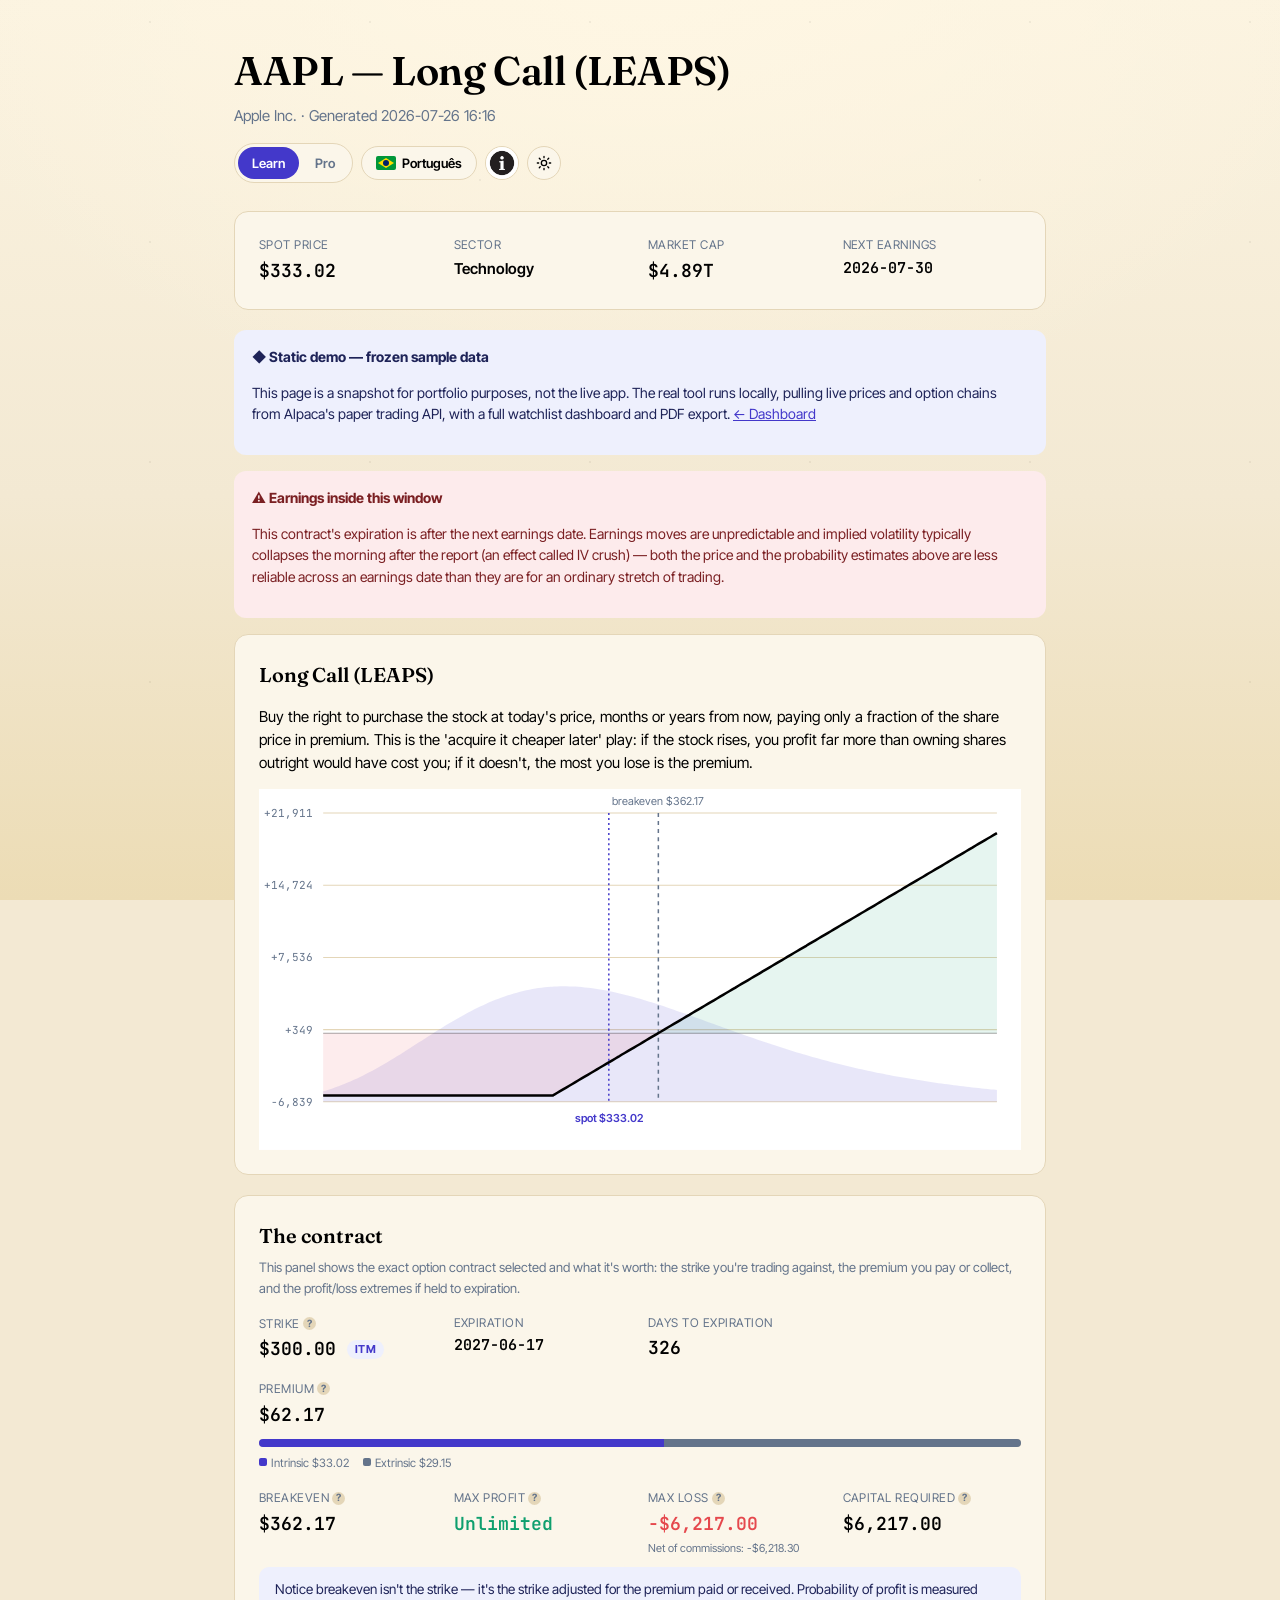
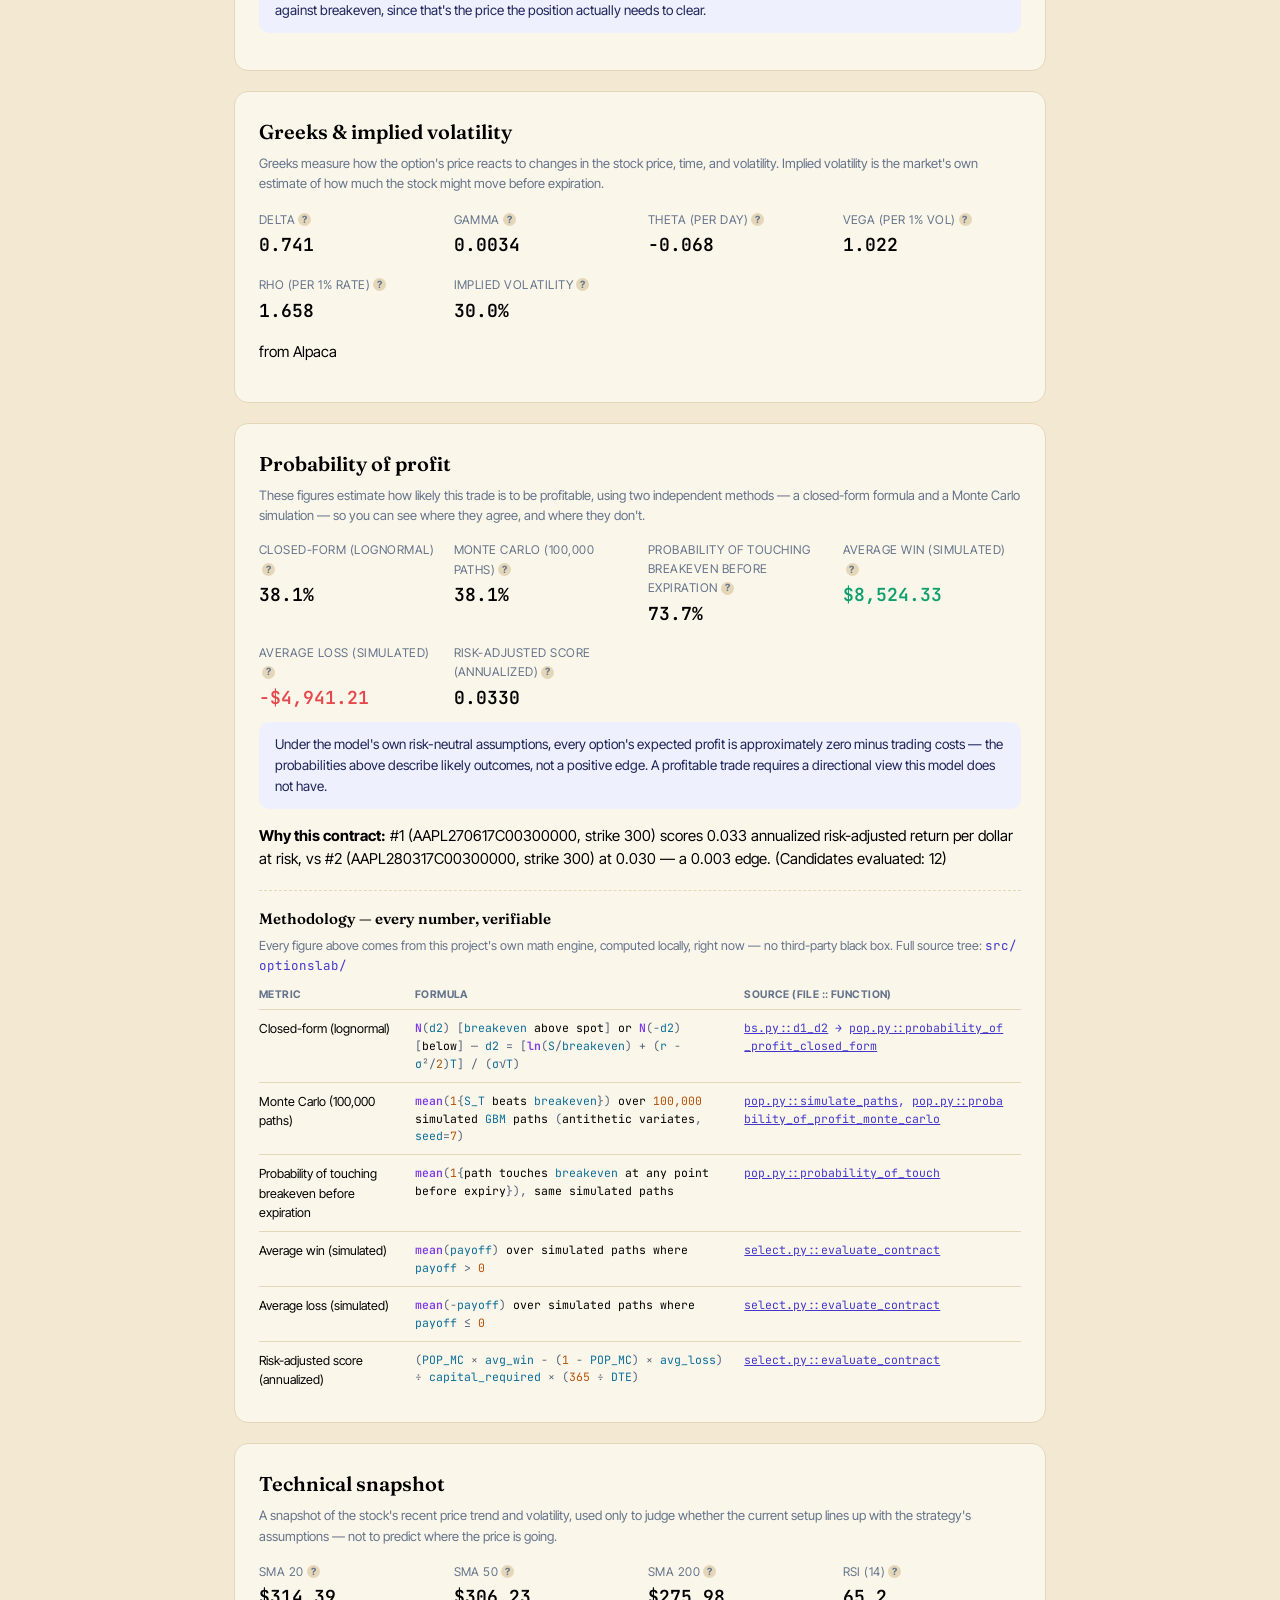
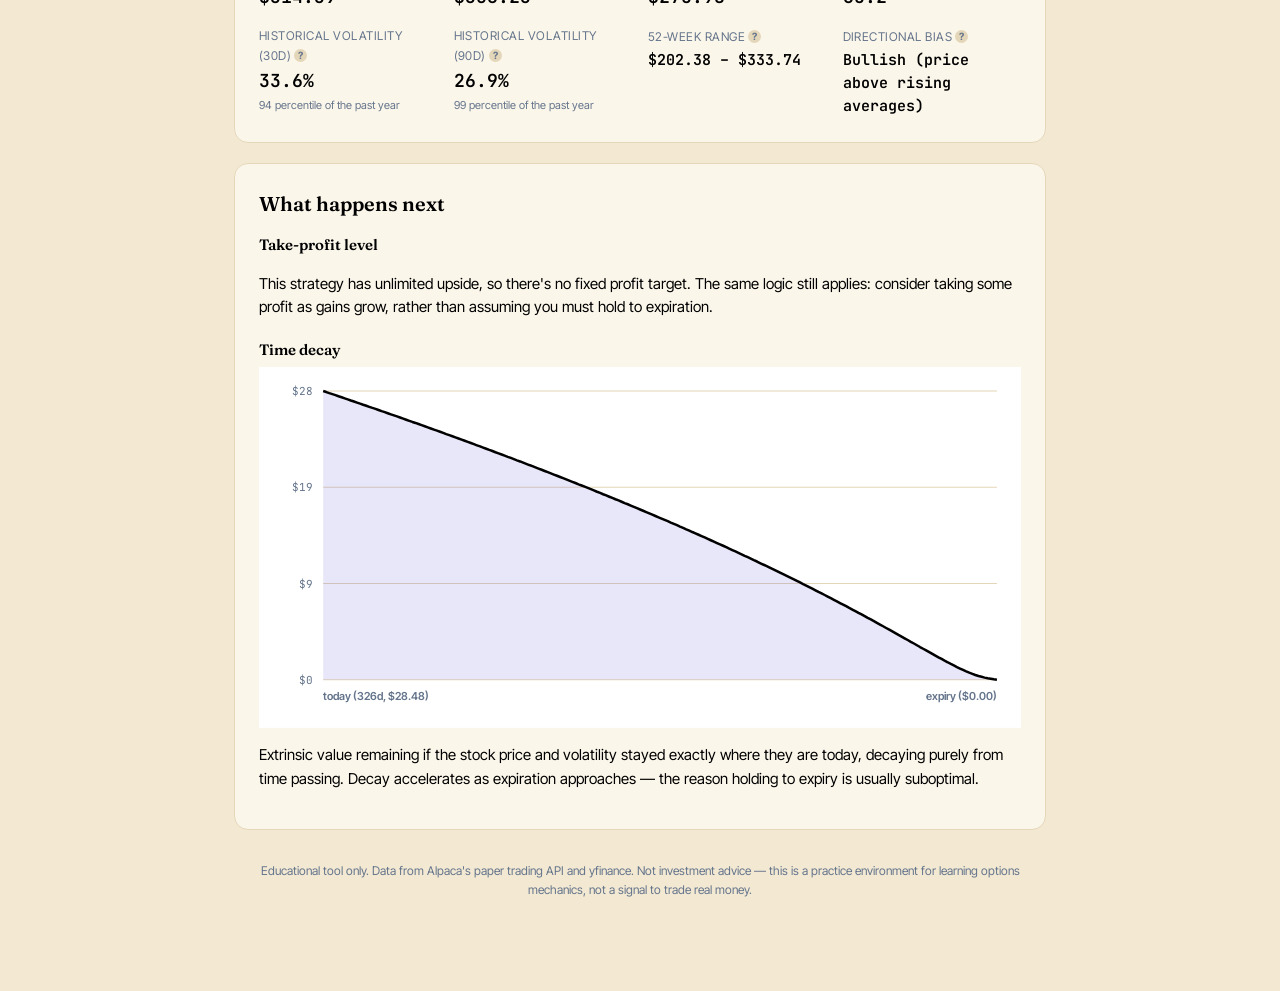
==== commit 2b3c42d0: "Merge issue-9-learn-explainers" ====
--- a/docs/report-aapl-en-learn.html
+++ b/docs/report-aapl-en-learn.html
@@ -20,7 +20,7 @@
   <header class="report-header">
     <div class="titles">
       <h1>AAPL — Long Call (LEAPS)</h1>
-      <p class="subtitle">Apple Inc. · Generated 2026-07-26 16:06</p>
+      <p class="subtitle">Apple Inc. · Generated 2026-07-26 16:16</p>
     </div>
     <div class="header-controls">
       <nav class="pill-toggle" aria-label="Report depth">
@@ -259,9 +259,12 @@
 
   <section class="panel">
     <h2>The contract</h2>
+    
+    <p class="section-explain">This panel shows the exact option contract selected and what it&#39;s worth: the strike you&#39;re trading against, the premium you pay or collect, and the profit/loss extremes if held to expiration.</p>
+    
     <div class="stat-row">
       <div class="stat">
-        <span class="label">Strike</span>
+        <span class="label">Strike<span class="tip" tabindex="0"><span class="tip-icon" aria-hidden="true">?</span><span class="tip-text">The fixed price at which you may buy (call) or sell (put) the shares if the option is exercised.</span></span></span>
         <span class="value">$300.00 <span class="moneyness-badge moneyness-itm">ITM</span></span>
       </div>
       <div class="stat">
@@ -273,7 +276,7 @@
         <span class="value">326</span>
       </div>
       <div class="stat stat-wide">
-        <span class="label">Premium</span>
+        <span class="label">Premium<span class="tip" tabindex="0"><span class="tip-icon" aria-hidden="true">?</span><span class="tip-text">What you pay or receive for this contract today, split below into its intrinsic and extrinsic parts.</span></span></span>
         <span class="value">$62.17</span>
         <div class="premium-split-bar">
           <div class="premium-split-intrinsic" style="width: 53.11243364967023%"></div>
@@ -285,23 +288,23 @@
         </div>
       </div>
       <div class="stat">
-        <span class="label">Breakeven</span>
+        <span class="label">Breakeven<span class="tip" tabindex="0"><span class="tip-icon" aria-hidden="true">?</span><span class="tip-text">The strike adjusted for the premium paid or received — the price the stock actually needs to clear for this trade to make or lose nothing.</span></span></span>
         <span class="value">$362.17</span>
       </div>
       <div class="stat">
-        <span class="label">Max profit</span>
+        <span class="label">Max profit<span class="tip" tabindex="0"><span class="tip-icon" aria-hidden="true">?</span><span class="tip-text">The best possible outcome for this position if held to expiration, before commissions.</span></span></span>
         <span class="value pl-positive">
           Unlimited
         </span>
         
       </div>
       <div class="stat">
-        <span class="label">Max loss</span>
+        <span class="label">Max loss<span class="tip" tabindex="0"><span class="tip-icon" aria-hidden="true">?</span><span class="tip-text">The worst possible outcome for this position if held to expiration, before commissions.</span></span></span>
         <span class="value pl-negative">-$6,217.00</span>
         <span class="caption">Net of commissions: -$6,218.30</span>
       </div>
       <div class="stat">
-        <span class="label">Capital required</span>
+        <span class="label">Capital required<span class="tip" tabindex="0"><span class="tip-icon" aria-hidden="true">?</span><span class="tip-text">The cash or margin this trade ties up — used as the denominator for the risk-adjusted score below.</span></span></span>
         <span class="value">$6,217.00</span>
       </div>
     </div>
@@ -313,29 +316,32 @@
 
   <section class="panel">
     <h2>Greeks &amp; implied volatility</h2>
+    
+    <p class="section-explain">Greeks measure how the option&#39;s price reacts to changes in the stock price, time, and volatility. Implied volatility is the market&#39;s own estimate of how much the stock might move before expiration.</p>
+    
     <div class="stat-row">
       <div class="stat">
-        <span class="label">Delta</span>
+        <span class="label">Delta<span class="tip" tabindex="0"><span class="tip-icon" aria-hidden="true">?</span><span class="tip-text">How much the option&#39;s price moves per $1 move in the stock. Also read as a rough chance of finishing in-the-money.</span></span></span>
         <span class="value ">0.741</span>
       </div>
       <div class="stat">
-        <span class="label">Gamma</span>
+        <span class="label">Gamma<span class="tip" tabindex="0"><span class="tip-icon" aria-hidden="true">?</span><span class="tip-text">How fast delta itself changes as the stock price moves — higher gamma means delta shifts more quickly.</span></span></span>
         <span class="value ">0.0034</span>
       </div>
       <div class="stat">
-        <span class="label">Theta (per day)</span>
+        <span class="label">Theta (per day)<span class="tip" tabindex="0"><span class="tip-icon" aria-hidden="true">?</span><span class="tip-text">The value this option loses each day purely from time passing, holding the stock price and volatility fixed.</span></span></span>
         <span class="value ">-0.068</span>
       </div>
       <div class="stat">
-        <span class="label">Vega (per 1% vol)</span>
+        <span class="label">Vega (per 1% vol)<span class="tip" tabindex="0"><span class="tip-icon" aria-hidden="true">?</span><span class="tip-text">How much the option&#39;s price moves for a 1-percentage-point change in implied volatility.</span></span></span>
         <span class="value ">1.022</span>
       </div>
       <div class="stat">
-        <span class="label">Rho (per 1% rate)</span>
+        <span class="label">Rho (per 1% rate)<span class="tip" tabindex="0"><span class="tip-icon" aria-hidden="true">?</span><span class="tip-text">How much the option&#39;s price moves for a 1-percentage-point change in interest rates — usually the smallest effect of the five Greeks.</span></span></span>
         <span class="value ">1.658</span>
       </div>
       <div class="stat">
-        <span class="label">Implied volatility</span>
+        <span class="label">Implied volatility<span class="tip" tabindex="0"><span class="tip-icon" aria-hidden="true">?</span><span class="tip-text">The market&#39;s own expectation of how much the stock will swing before expiration, implied by this contract&#39;s price.</span></span></span>
         <span class="value ">30.0%</span>
       </div>
     </div>
@@ -348,29 +354,32 @@
 
   <section class="panel">
     <h2>Probability of profit</h2>
+    
+    <p class="section-explain">These figures estimate how likely this trade is to be profitable, using two independent methods — a closed-form formula and a Monte Carlo simulation — so you can see where they agree, and where they don&#39;t.</p>
+    
     <div class="stat-row">
       <div class="stat">
-        <span class="label">Closed-form (lognormal)</span>
+        <span class="label">Closed-form (lognormal)<span class="tip" tabindex="0"><span class="tip-icon" aria-hidden="true">?</span><span class="tip-text">The probability this trade is at least break-even at expiration, from a closed-form formula assuming lognormal stock prices.</span></span></span>
         <span class="value">38.1%</span>
       </div>
       <div class="stat">
-        <span class="label">Monte Carlo (100,000 paths)</span>
+        <span class="label">Monte Carlo (100,000 paths)<span class="tip" tabindex="0"><span class="tip-icon" aria-hidden="true">?</span><span class="tip-text">The same probability of profit, estimated instead by simulating thousands of random price paths — a cross-check on the formula above.</span></span></span>
         <span class="value">38.1%</span>
       </div>
       <div class="stat">
-        <span class="label">Probability of touching breakeven before expiration</span>
+        <span class="label">Probability of touching breakeven before expiration<span class="tip" tabindex="0"><span class="tip-icon" aria-hidden="true">?</span><span class="tip-text">The chance the price reaches breakeven at any point before expiration — always higher than the chance it finishes there, since it only needs to happen once.</span></span></span>
         <span class="value">73.7%</span>
       </div>
       <div class="stat">
-        <span class="label">Average win (simulated)</span>
+        <span class="label">Average win (simulated)<span class="tip" tabindex="0"><span class="tip-icon" aria-hidden="true">?</span><span class="tip-text">The average profit across simulated paths that end up profitable.</span></span></span>
         <span class="value pl-positive">$8,524.33</span>
       </div>
       <div class="stat">
-        <span class="label">Average loss (simulated)</span>
+        <span class="label">Average loss (simulated)<span class="tip" tabindex="0"><span class="tip-icon" aria-hidden="true">?</span><span class="tip-text">The average loss across simulated paths that end up unprofitable.</span></span></span>
         <span class="value pl-negative">-$4,941.21</span>
       </div>
       <div class="stat">
-        <span class="label">Risk-adjusted score (annualized)</span>
+        <span class="label">Risk-adjusted score (annualized)<span class="tip" tabindex="0"><span class="tip-icon" aria-hidden="true">?</span><span class="tip-text">Risk-adjusted return per dollar at risk, annualized — the metric used to rank this contract against its alternatives.</span></span></span>
         <span class="value">0.0330</span>
       </div>
     </div>
@@ -440,39 +449,42 @@
 
   <section class="panel">
     <h2>Technical snapshot</h2>
+    
+    <p class="section-explain">A snapshot of the stock&#39;s recent price trend and volatility, used only to judge whether the current setup lines up with the strategy&#39;s assumptions — not to predict where the price is going.</p>
+    
     <div class="stat-row">
       <div class="stat">
-        <span class="label">SMA 20</span>
+        <span class="label">SMA 20<span class="tip" tabindex="0"><span class="tip-icon" aria-hidden="true">?</span><span class="tip-text">The stock&#39;s average closing price over the last 20 trading days — a short-term trend line.</span></span></span>
         <span class="value">$314.39</span>
       </div>
       <div class="stat">
-        <span class="label">SMA 50</span>
+        <span class="label">SMA 50<span class="tip" tabindex="0"><span class="tip-icon" aria-hidden="true">?</span><span class="tip-text">The stock&#39;s average closing price over the last 50 trading days — a medium-term trend line.</span></span></span>
         <span class="value">$306.23</span>
       </div>
       <div class="stat">
-        <span class="label">SMA 200</span>
+        <span class="label">SMA 200<span class="tip" tabindex="0"><span class="tip-icon" aria-hidden="true">?</span><span class="tip-text">The stock&#39;s average closing price over the last 200 trading days — a long-term trend line.</span></span></span>
         <span class="value">$275.98</span>
       </div>
       <div class="stat">
-        <span class="label">RSI (14)</span>
+        <span class="label">RSI (14)<span class="tip" tabindex="0"><span class="tip-icon" aria-hidden="true">?</span><span class="tip-text">Relative Strength Index over 14 days: a momentum gauge from 0-100, where readings above 70 suggest overbought and below 30 suggest oversold.</span></span></span>
         <span class="value">65.2</span>
       </div>
       <div class="stat">
-        <span class="label">Historical volatility (30d)</span>
+        <span class="label">Historical volatility (30d)<span class="tip" tabindex="0"><span class="tip-icon" aria-hidden="true">?</span><span class="tip-text">How much the stock actually moved over the last 30 days, annualized — compare against implied volatility above to see whether options are pricing in more or less movement than has actually occurred.</span></span></span>
         <span class="value">33.6%</span>
         <span class="caption">94 percentile of the past year</span>
       </div>
       <div class="stat">
-        <span class="label">Historical volatility (90d)</span>
+        <span class="label">Historical volatility (90d)<span class="tip" tabindex="0"><span class="tip-icon" aria-hidden="true">?</span><span class="tip-text">The same historical volatility measure over a longer, 90-day window, smoothing out short-term noise.</span></span></span>
         <span class="value">26.9%</span>
         <span class="caption">99 percentile of the past year</span>
       </div>
       <div class="stat">
-        <span class="label">52-week range</span>
+        <span class="label">52-week range<span class="tip" tabindex="0"><span class="tip-icon" aria-hidden="true">?</span><span class="tip-text">The stock&#39;s lowest and highest closing prices over the past year.</span></span></span>
         <span class="value" style="font-size: 15px;">$202.38 – $333.74</span>
       </div>
       <div class="stat">
-        <span class="label">Directional bias</span>
+        <span class="label">Directional bias<span class="tip" tabindex="0"><span class="tip-icon" aria-hidden="true">?</span><span class="tip-text">A simple read of trend direction from where the price sits relative to its moving averages — not a prediction, just current positioning.</span></span></span>
         <span class="value" style="font-size: 15px;">Bullish (price above rising averages)</span>
       </div>
     </div>
--- a/docs/css/report.css
+++ b/docs/css/report.css
@@ -382,6 +382,89 @@
 
 .stat-wide { grid-column: 1 / -1; }
 
+/* ---------- Learn-mode explainer tooltips (section + per-metric) ----------
+   Hover/focus on screen (compact, doesn't bloat a page already full of stat
+   tiles); forced to a static visible block under @media print, since the
+   PDF route is a Playwright print of this same page and a hover-only tip
+   would never appear in it. ---------- */
+
+.section-explain {
+  font-size: 13px;
+  color: var(--muted);
+  margin: -8px 0 16px;
+}
+
+.tip {
+  position: relative;
+  display: inline-block;
+  margin-left: 3px;
+  vertical-align: 1px;
+}
+
+.tip-icon {
+  display: inline-flex;
+  align-items: center;
+  justify-content: center;
+  width: 13px;
+  height: 13px;
+  border-radius: 50%;
+  background: var(--hairline);
+  color: var(--muted);
+  font-family: var(--font-body);
+  font-size: 10px;
+  font-weight: 700;
+  cursor: help;
+}
+
+.tip-text {
+  position: absolute;
+  z-index: 30;
+  bottom: 130%;
+  left: 50%;
+  transform: translateX(-50%);
+  width: 220px;
+  background: var(--panel);
+  border: 1px solid var(--hairline);
+  border-radius: 8px;
+  padding: 8px 10px;
+  font-family: var(--font-body);
+  font-size: 11.5px;
+  font-weight: 400;
+  line-height: 1.4;
+  text-transform: none;
+  letter-spacing: normal;
+  color: var(--ink);
+  box-shadow: 0 6px 16px rgba(0, 0, 0, 0.18);
+  visibility: hidden;
+  opacity: 0;
+  pointer-events: none;
+  transition: opacity 0.12s ease;
+}
+
+.tip:hover .tip-text, .tip:focus .tip-text, .tip:focus-within .tip-text {
+  visibility: visible;
+  opacity: 1;
+}
+
+@media print {
+  .section-explain { margin: 0 0 12px; }
+  .tip-icon { display: none; }
+  .tip-text {
+    position: static;
+    transform: none;
+    visibility: visible;
+    opacity: 1;
+    display: block;
+    width: auto;
+    margin-top: 2px;
+    padding: 0;
+    background: transparent;
+    border: none;
+    box-shadow: none;
+    color: var(--muted);
+  }
+}
+
 .moneyness-badge {
   display: inline-block;
   padding: 1px 8px;
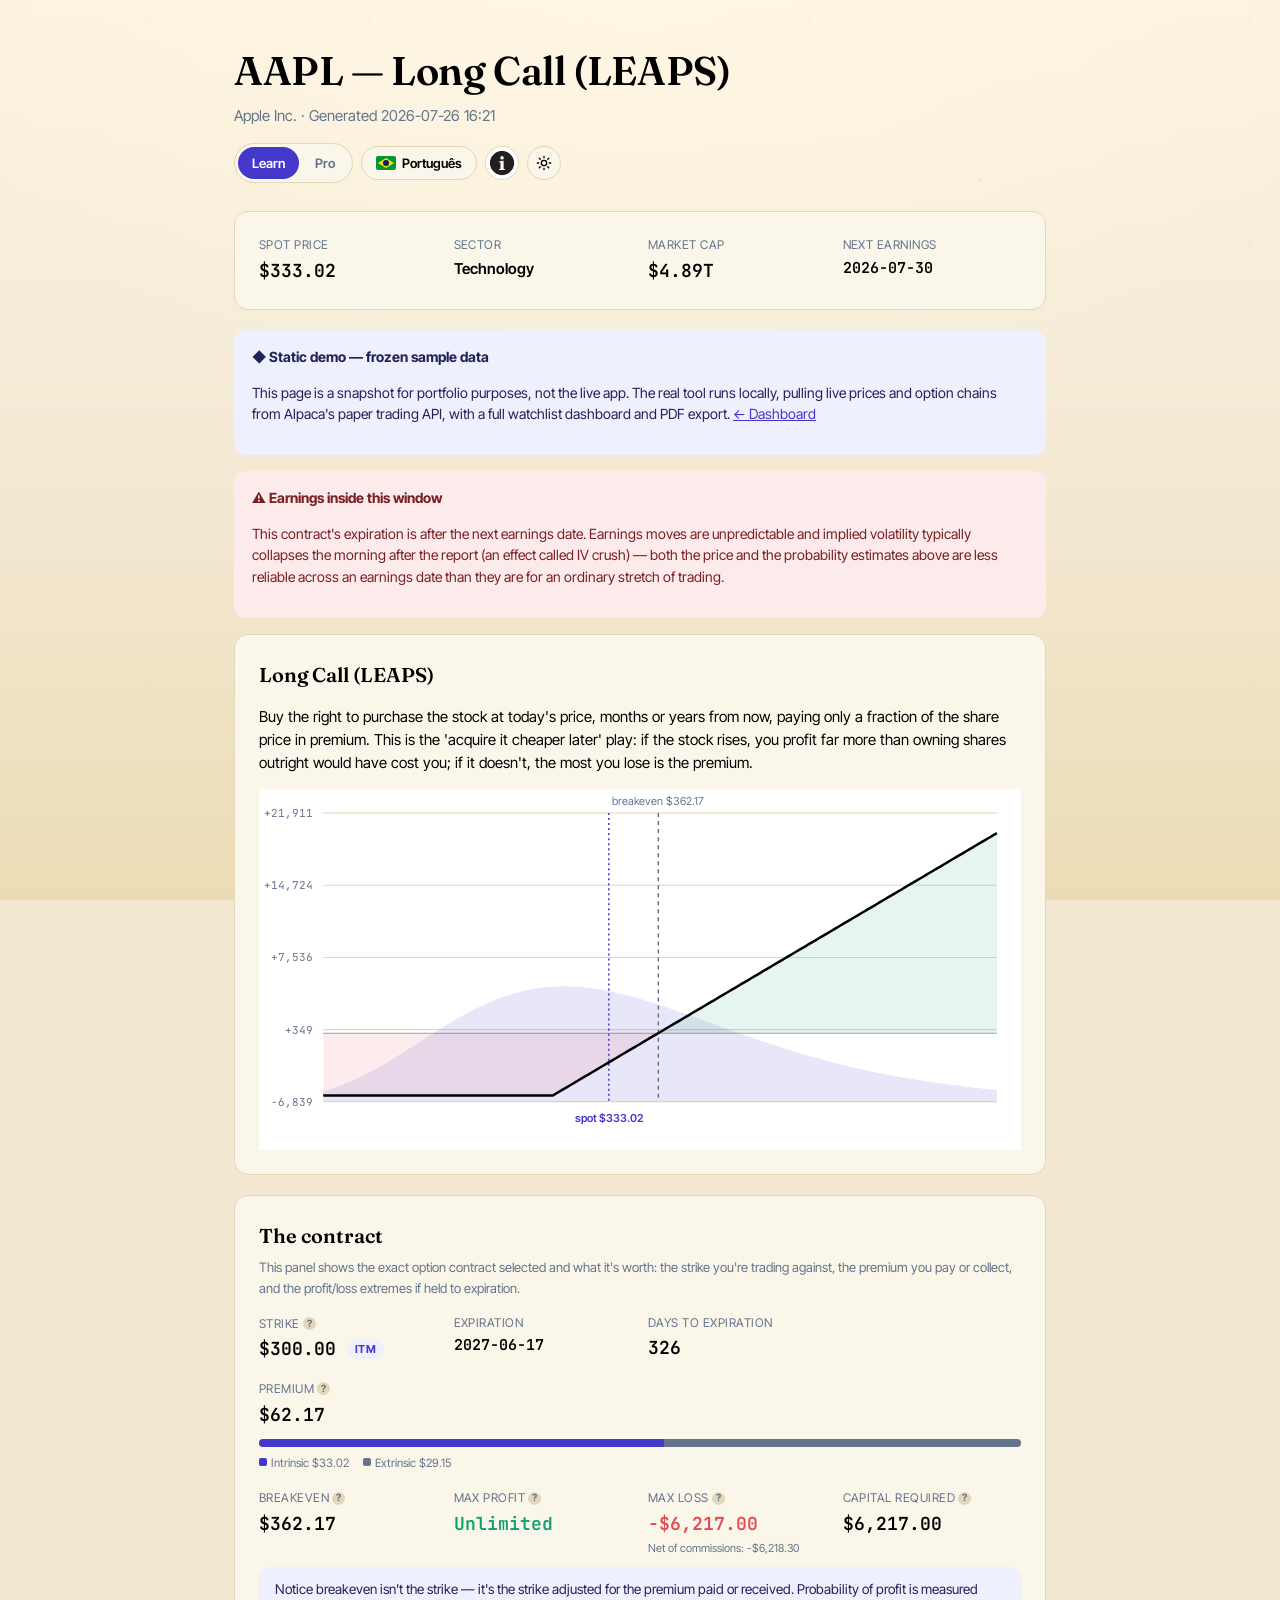
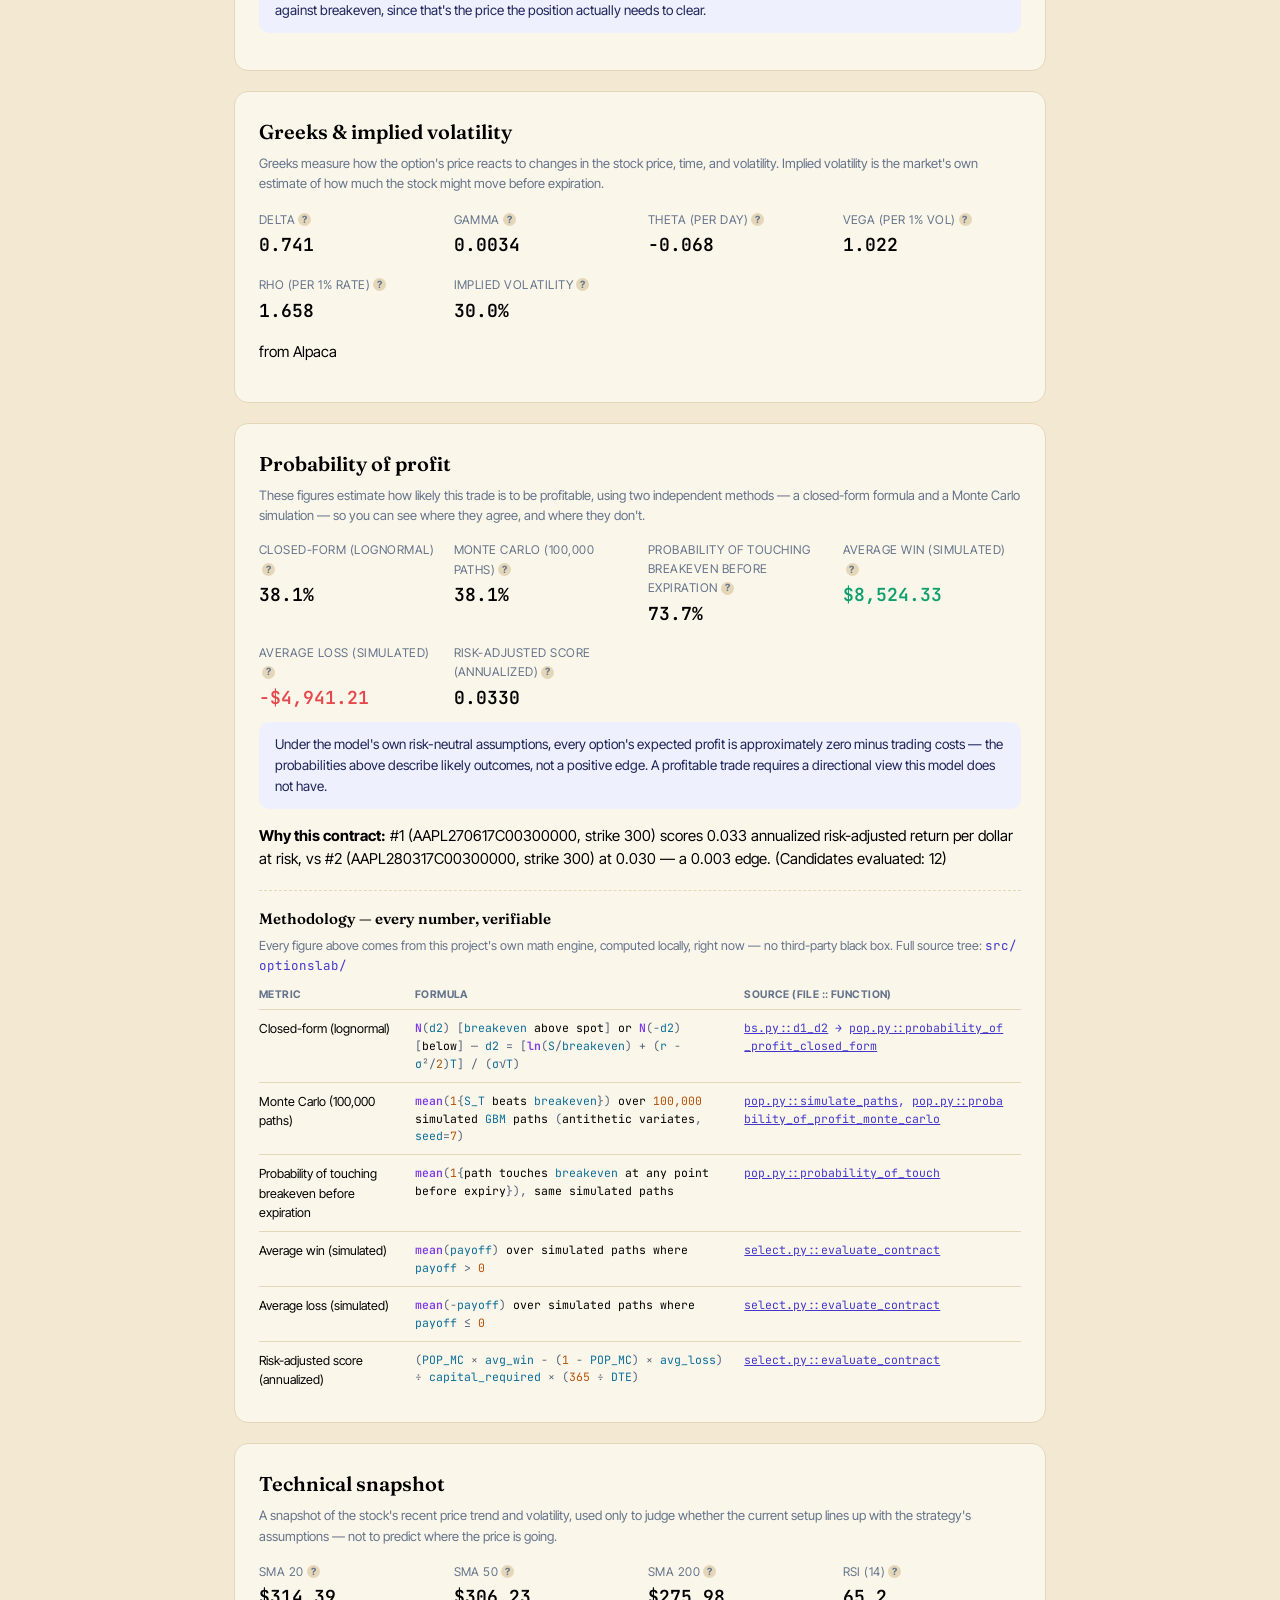
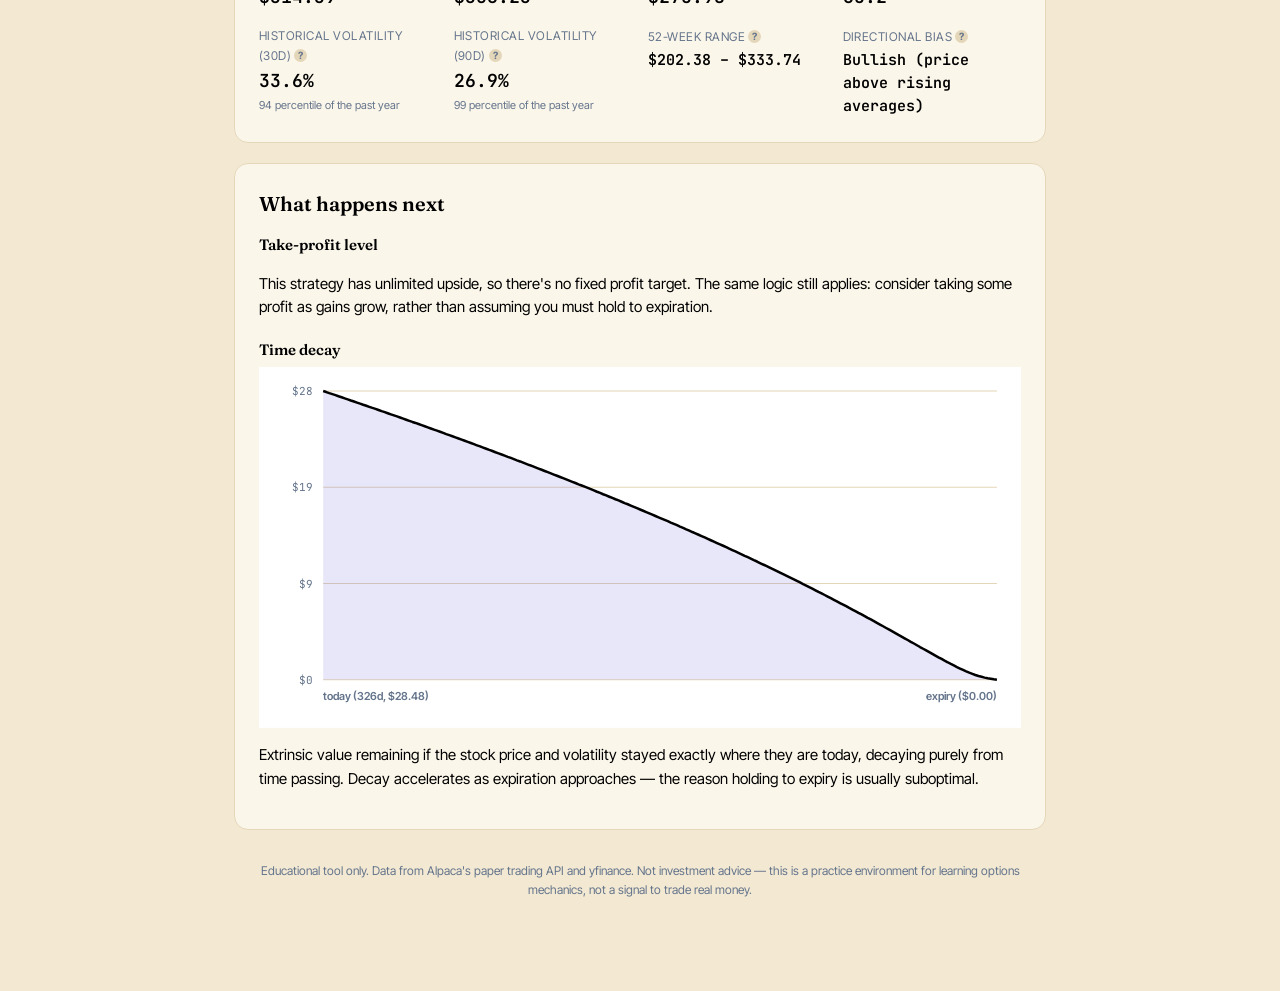
==== commit a22e7e02: "Regenerate static demo export after the 9-issue batch Final regeneration timestamp refresh only, run" ====
--- a/docs/report-aapl-en-learn.html
+++ b/docs/report-aapl-en-learn.html
@@ -20,7 +20,7 @@
   <header class="report-header">
     <div class="titles">
       <h1>AAPL — Long Call (LEAPS)</h1>
-      <p class="subtitle">Apple Inc. · Generated 2026-07-26 16:16</p>
+      <p class="subtitle">Apple Inc. · Generated 2026-07-26 16:21</p>
     </div>
     <div class="header-controls">
       <nav class="pill-toggle" aria-label="Report depth">
